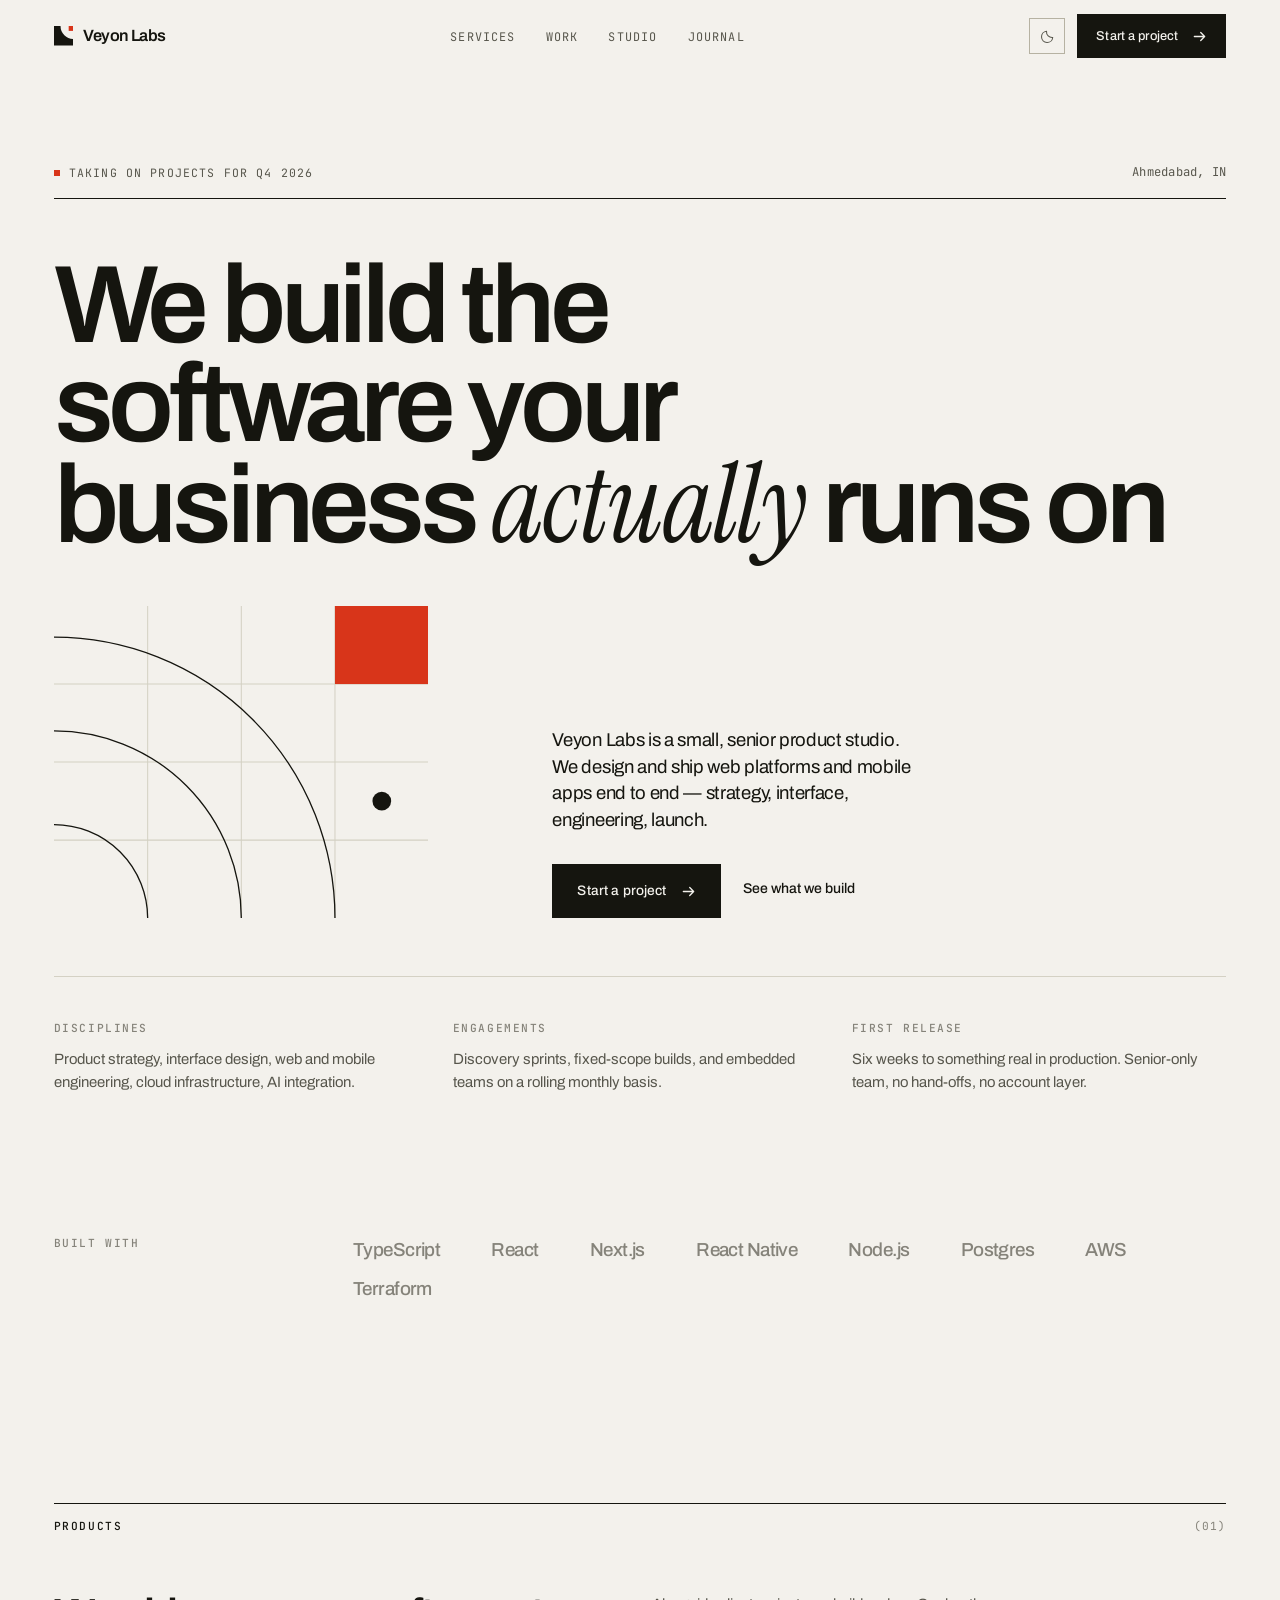
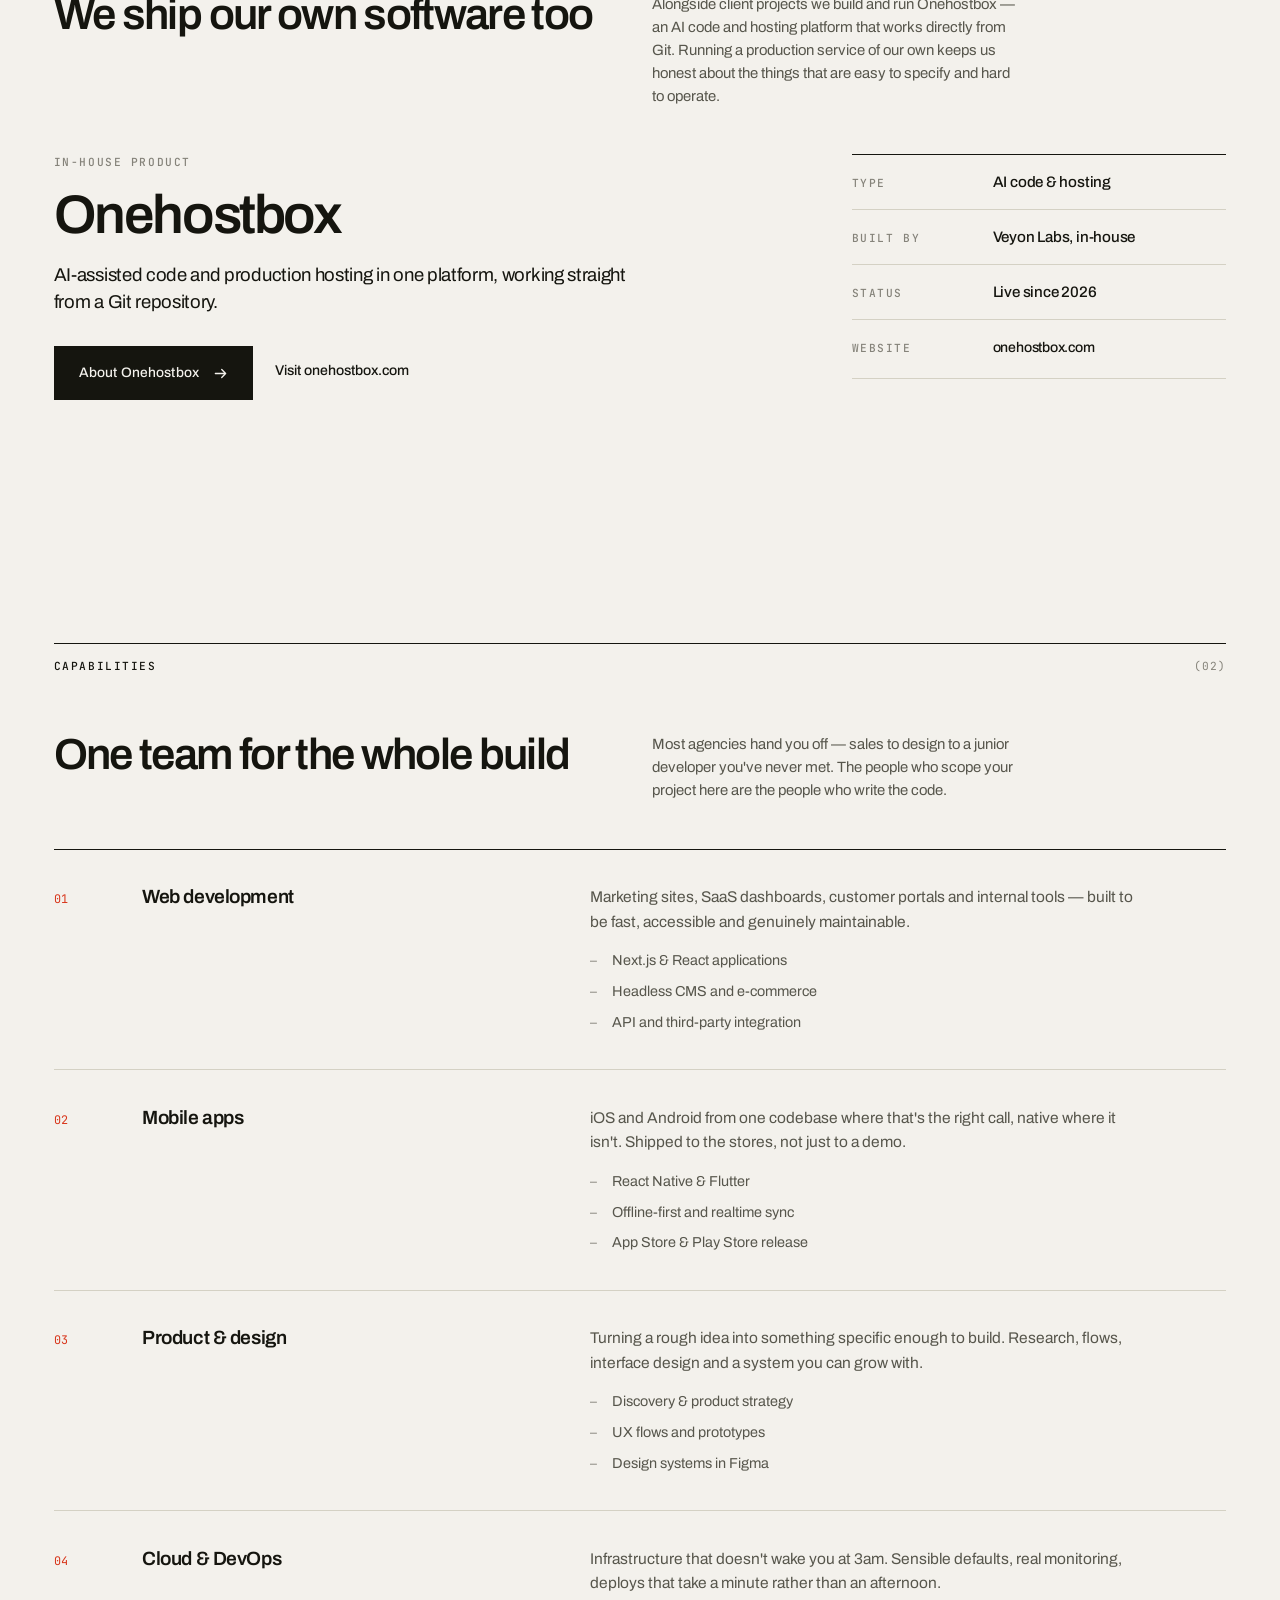
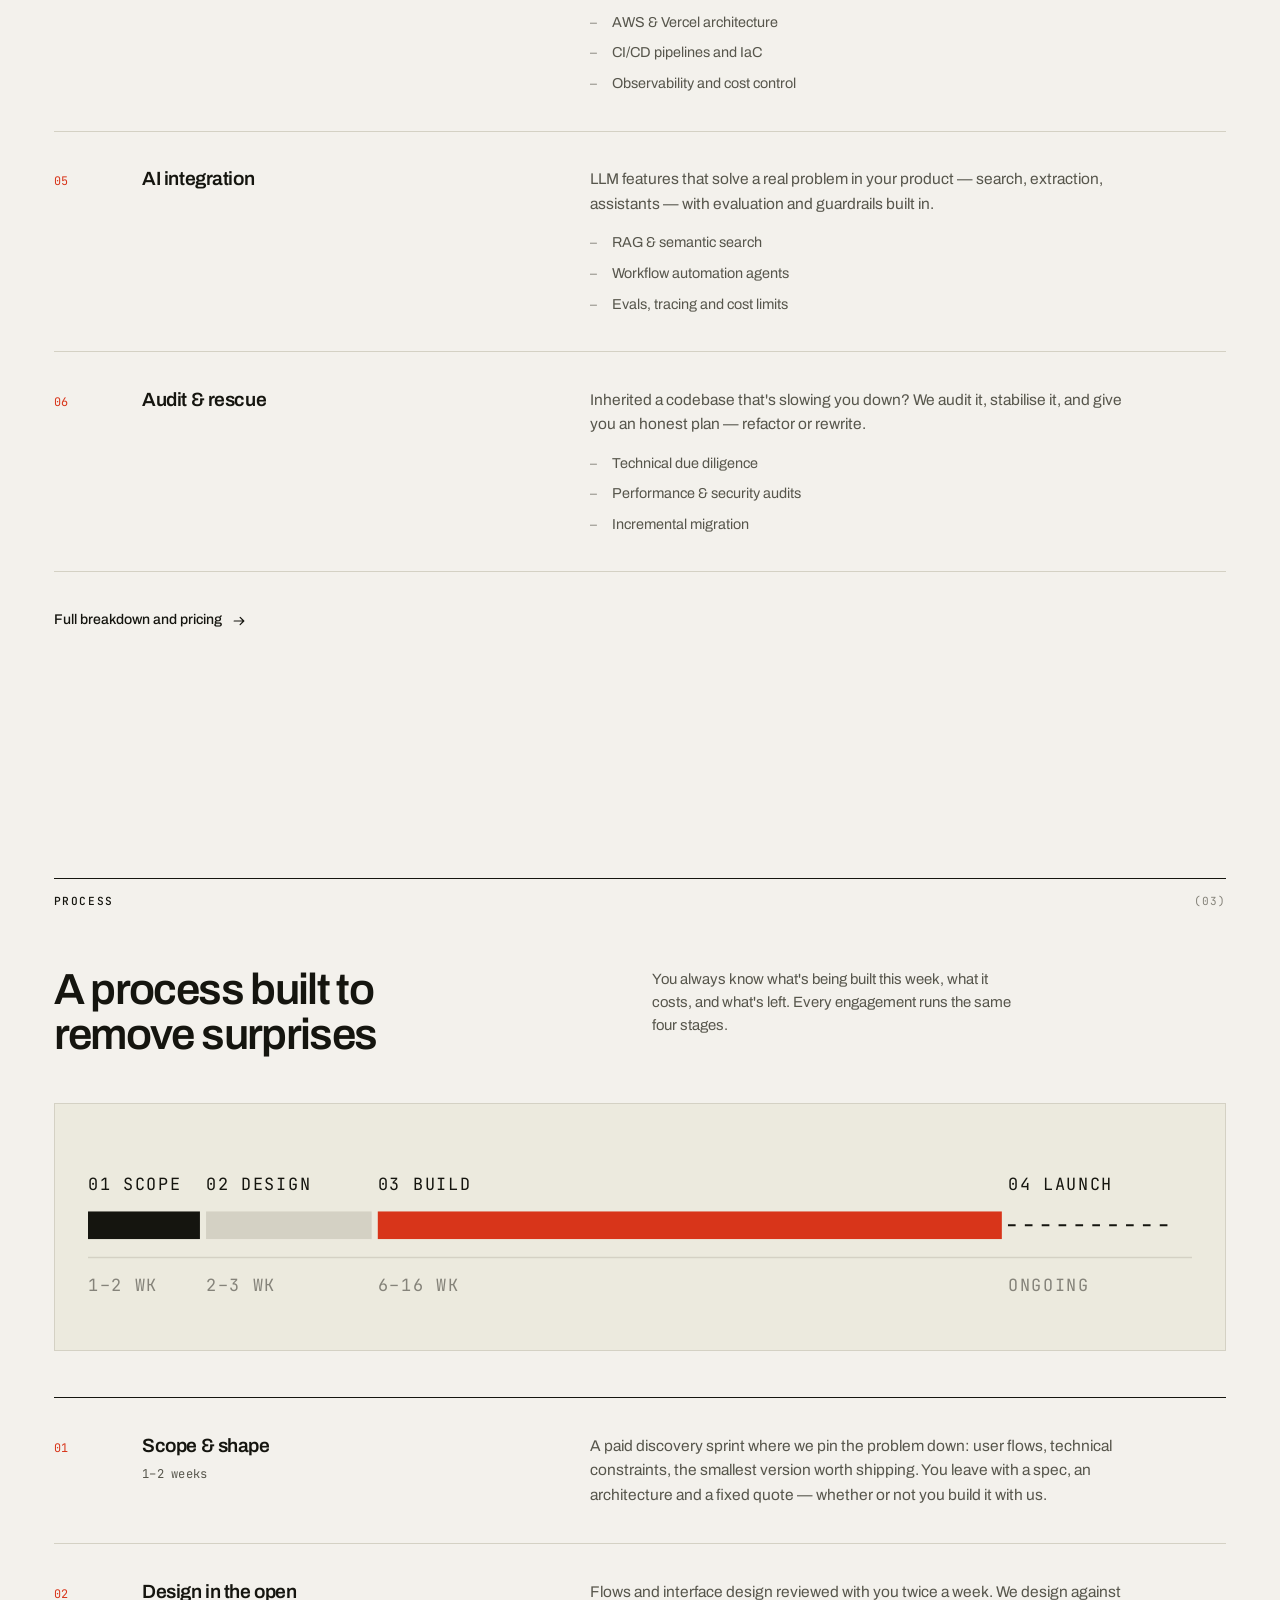
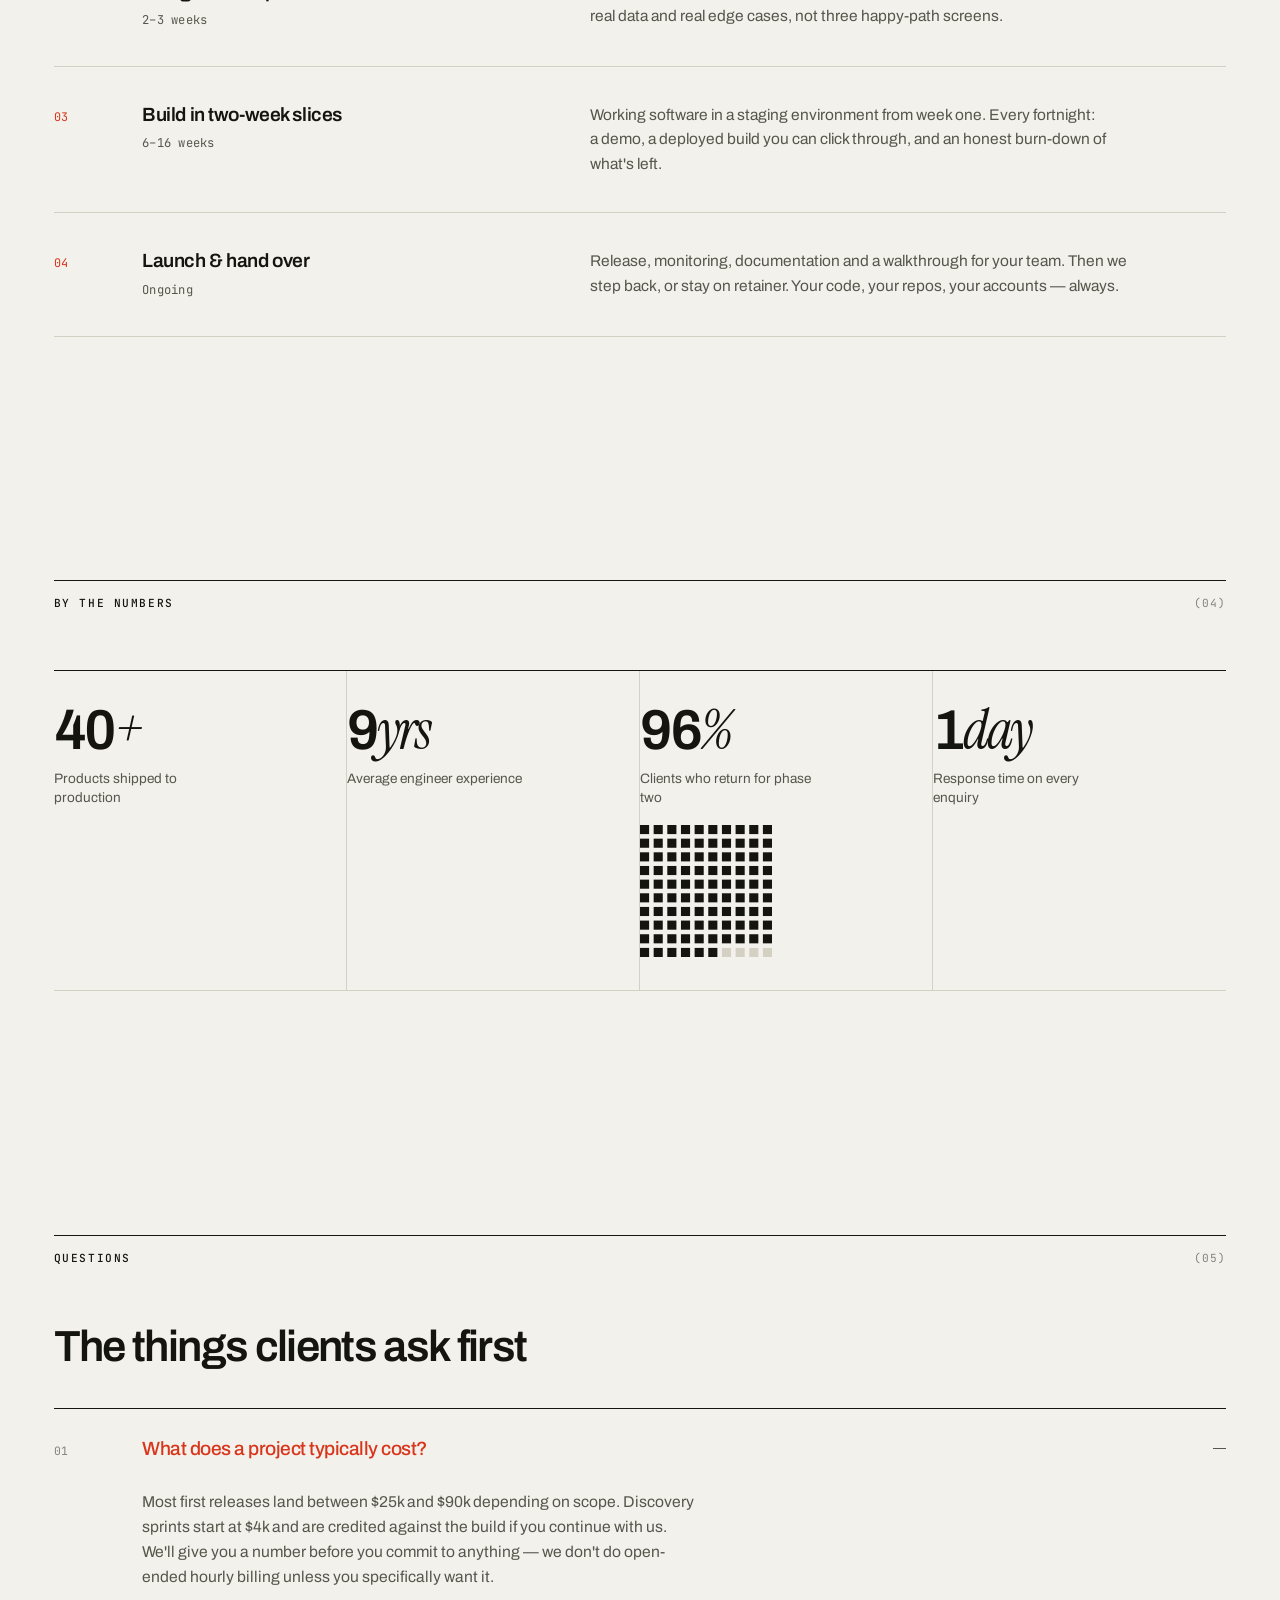
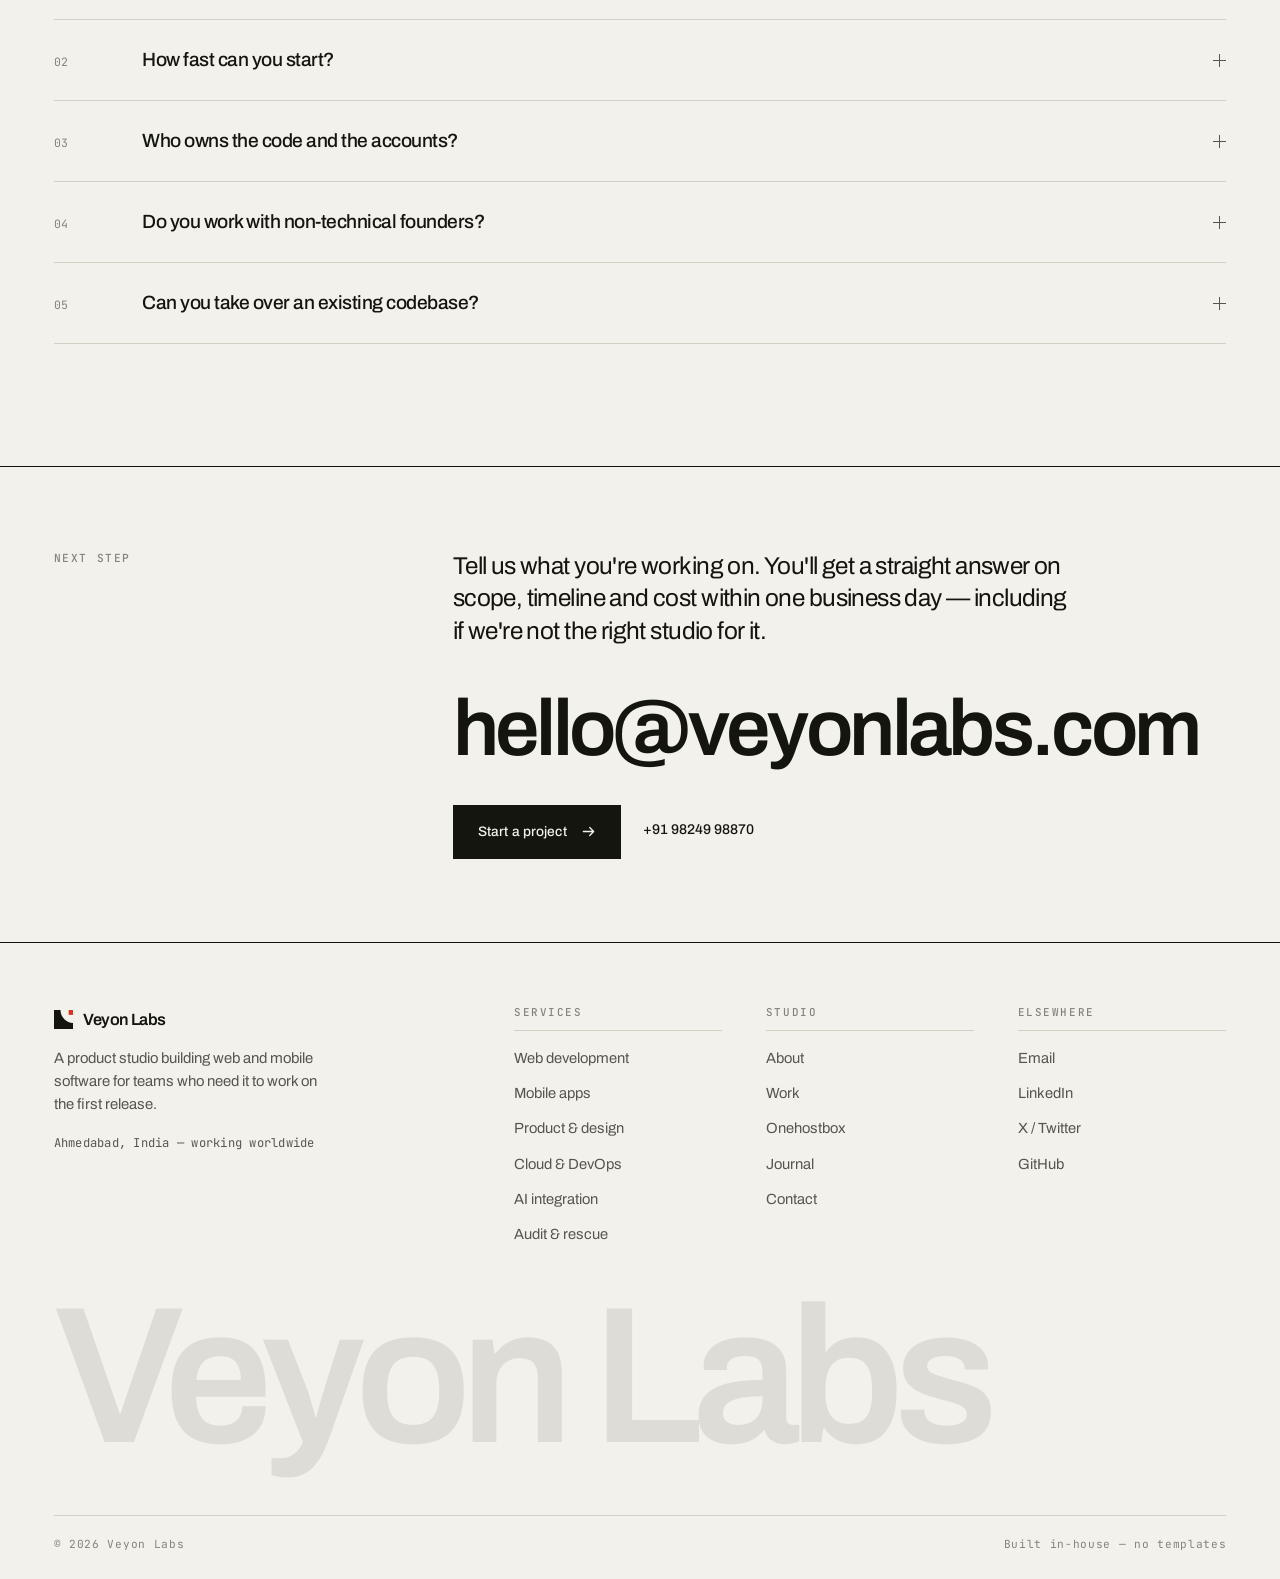
==== index.html @ cf680c2c "Initial commit: Veyon Labs website Static marketing site for Veyon Labs (formerly Galaxy Infoways): " ====
<!doctype html>
<html lang="en" data-theme="light">
<head>
<meta charset="utf-8">
<meta name="viewport" content="width=device-width, initial-scale=1">
<title>Veyon Labs — Web &amp; mobile product studio</title>
<meta name="description" content="Veyon Labs is a web and app development studio. We design, build and ship production software for startups and growing teams — fast, and without the agency overhead.">
<link rel="canonical" href="https://veyonlabs.com/">
<meta property="og:type" content="website">
<meta property="og:site_name" content="Veyon Labs">
<meta property="og:title" content="Veyon Labs — Web &amp; mobile product studio">
<meta property="og:description" content="Veyon Labs is a web and app development studio. We design, build and ship production software for startups and growing teams — fast, and without the agency overhead.">
<meta property="og:url" content="https://veyonlabs.com/">
<meta name="twitter:card" content="summary_large_image">
<meta name="theme-color" content="#f3f1ec" media="(prefers-color-scheme: light)">
<meta name="theme-color" content="#121210" media="(prefers-color-scheme: dark)">
<link rel="icon" href="assets/img/favicon.svg" type="image/svg+xml">
<link rel="apple-touch-icon" href="assets/img/apple-touch-icon.png">
<link rel="preconnect" href="https://fonts.googleapis.com">
<link rel="preconnect" href="https://fonts.gstatic.com" crossorigin>
<link rel="stylesheet" href="https://fonts.googleapis.com/css2?family=Archivo:wght@400;500;600&family=Instrument+Serif:ital@0;1&family=JetBrains+Mono:wght@400;500&display=swap">
<link rel="stylesheet" href="assets/css/main.css">
<script>(function(){document.documentElement.classList.add('js');try{var t=localStorage.getItem('veyon-theme');if(!t)t=matchMedia('(prefers-color-scheme: dark)').matches?'dark':'light';document.documentElement.setAttribute('data-theme',t);}catch(e){document.documentElement.setAttribute('data-theme','light');}})();</script>
</head>
<body>

  <a class="skip-link" href="#main">Skip to content</a>
  <header class="site-header">
    <nav class="nav wrap" aria-label="Primary">
      <a class="brand" href="index.html" aria-label="Veyon Labs — home">
        <svg class="brand__mark" viewBox="8 8 48 48" aria-hidden="true"><path class="ink" d="M8 8h16a32 32 0 0 0 32 32v16H8Z"/><rect class="sig" x="44" y="8" width="12" height="12"/></svg>
        <span>Veyon&nbsp;Labs</span>
      </a>

      <ul class="nav__links" id="nav-links">
        <li><a href="services.html" data-section="services">Services</a></li>
        <li><a href="work.html" data-section="work">Work</a></li>
        <li><a href="about.html" data-section="about">Studio</a></li>
        <li><a href="blog.html" data-section="blog">Journal</a></li>
        <li class="mobile-cta"><a href="contact.html">Start a project</a></li>
      </ul>

      <div class="nav__actions">
        <button class="theme-toggle" type="button" data-theme-toggle aria-label="Switch theme"><svg class="icon-moon" viewBox="0 0 20 20" fill="none" aria-hidden="true"><path d="M17 11.3A7.5 7.5 0 0 1 8.7 3a7.5 7.5 0 1 0 8.3 8.3Z" stroke="currentColor" stroke-width="1.4" stroke-linejoin="round"/></svg><svg class="icon-sun" viewBox="0 0 20 20" fill="none" aria-hidden="true"><circle cx="10" cy="10" r="3.4" stroke="currentColor" stroke-width="1.4"/><path d="M10 2.2v2.1M10 15.7v2.1M17.8 10h-2.1M4.3 10H2.2M15.5 4.5l-1.5 1.5M6 14l-1.5 1.5M15.5 15.5 14 14M6 6 4.5 4.5" stroke="currentColor" stroke-width="1.4" stroke-linecap="round"/></svg></button>
        <a class="btn btn--sm nav__cta" href="contact.html">Start a project <svg viewBox="0 0 16 16" fill="none" aria-hidden="true"><path d="M2.5 8h11m0 0-4.2-4.2M13.5 8l-4.2 4.2" stroke="currentColor" stroke-width="1.4" stroke-linecap="round" stroke-linejoin="round"/></svg></a>
        <button class="nav__toggle" type="button" data-nav-toggle aria-expanded="false"
                aria-controls="nav-links" aria-label="Toggle navigation"><svg class="icon-menu" viewBox="0 0 20 20" fill="none" aria-hidden="true"><path d="M2 6h16M2 14h16" stroke="currentColor" stroke-width="1.4"/></svg><svg class="icon-close" viewBox="0 0 20 20" fill="none" aria-hidden="true"><path d="M4 4l12 12M16 4 4 16" stroke="currentColor" stroke-width="1.4"/></svg></button>
      </div>
    </nav>
  </header>

<main id="main">

  <section class="hero">
    <div class="wrap">
      <div class="hero__top">
        <span class="status">Taking on projects for Q4 2026</span>
        <span class="meta-mono">Ahmedabad, IN</span>
      </div>

      <h1 class="display">
        We build the<br>software your<br>business <span class="serif">actually</span> runs on
      </h1>

      <div class="g12" style="align-items:end">
        <div class="span-4 reveal" aria-hidden="true">
<svg class="gfx" viewBox="0 0 360 300" role="img" aria-label="Geometric composition: a quarter-circle fan across a modular grid">
  <g class="s-rule">
    <path d="M90 0V300M180 0V300M270 0V300"/>
    <path d="M0 75H360M0 150H360M0 225H360"/>
  </g>
  <g class="s-ink">
    <path d="M90 300A90 90 0 0 0 0 210"/>
    <path d="M180 300A180 180 0 0 0 0 120"/>
    <path d="M270 300A270 270 0 0 0 0 30"/>
  </g>
  <rect class="f-signal" x="270" y="0" width="90" height="75"/>
  <circle class="f-ink" cx="315" cy="187.5" r="9"/>
</svg></div>
        <div class="span-5 start-6">
          <p class="lede">Veyon Labs is a small, senior product studio. We design and ship web platforms
            and mobile apps end to end — strategy, interface, engineering, launch.</p>
          <div class="cluster" style="margin-top:30px">
            <a class="btn" href="contact.html">Start a project <svg viewBox="0 0 16 16" fill="none" aria-hidden="true"><path d="M2.5 8h11m0 0-4.2-4.2M13.5 8l-4.2 4.2" stroke="currentColor" stroke-width="1.4" stroke-linecap="round" stroke-linejoin="round"/></svg></a>
            <a class="link link--draw" href="onehostbox.html">See what we build</a>
          </div>
        </div>
      </div>

      <div class="hero__foot">
        <div class="span-4">
          <span class="label">Disciplines</span>
          <p class="body-sm" style="margin-top:10px">Product strategy, interface design, web and mobile
            engineering, cloud infrastructure, AI integration.</p>
        </div>
        <div class="span-4">
          <span class="label">Engagements</span>
          <p class="body-sm" style="margin-top:10px">Discovery sprints, fixed-scope builds, and embedded
            teams on a rolling monthly basis.</p>
        </div>
        <div class="span-4">
          <span class="label">First release</span>
          <p class="body-sm" style="margin-top:10px">Six weeks to something real in production. Senior-only
            team, no hand-offs, no account layer.</p>
        </div>
      </div>
    </div>
  </section>

  <section class="section--sm">
    <div class="wrap g12">
      <div class="span-3"><span class="label">Built with</span></div>
      <div class="span-9">
        <div class="clients reveal">
          <span>TypeScript</span><span>React</span><span>Next.js</span><span>React&nbsp;Native</span>
          <span>Node.js</span><span>Postgres</span><span>AWS</span><span>Terraform</span>
        </div>
      </div>
    </div>
  </section>

  <section class="section" id="products">
    <div class="wrap">
      
      <div class="opener">
        <span class="label label--ink">Products</span>
        <span class="opener__n">(01)</span>
      </div>
      <div class="g12" style="margin-bottom:clamp(30px,3.6vw,50px)">
        <div class="span-6"><h2 class="h2">We ship our own software too</h2></div>
        <div class="span-4 start-7">
          <p class="body-sm">Alongside client projects we build and run Onehostbox — an AI code and hosting
            platform that works directly from Git. Running a production service of our own keeps us
            honest about the things that are easy to specify and hard to operate.</p>
        </div>
      </div>

      <div class="g12">
        <div class="span-7 reveal">
          <span class="label">In-house product</span>
          <h3 style="font-size:clamp(2rem,4.4vw,3.4rem);letter-spacing:-.045em;line-height:1;margin-block:16px 20px">Onehostbox</h3>
          <p class="lede lede--wide">AI-assisted code and production hosting in one platform, working
            straight from a Git repository.</p>
          <div class="cluster" style="margin-top:30px">
            <a class="btn" href="onehostbox.html">About Onehostbox <svg viewBox="0 0 16 16" fill="none" aria-hidden="true"><path d="M2.5 8h11m0 0-4.2-4.2M13.5 8l-4.2 4.2" stroke="currentColor" stroke-width="1.4" stroke-linecap="round" stroke-linejoin="round"/></svg></a>
            <a class="link link--draw" href="https://onehostbox.com">Visit onehostbox.com</a>
          </div>
        </div>

        <div class="span-4 start-9 reveal">
          <dl class="kv">
            <div class="kv__row"><dt class="label">Type</dt><dd>AI code &amp; hosting</dd></div>
            <div class="kv__row"><dt class="label">Built by</dt><dd>Veyon Labs, in-house</dd></div>
            <div class="kv__row"><dt class="label">Status</dt><dd>Live since 2026</dd></div>
            <div class="kv__row"><dt class="label">Website</dt><dd><a class="link link--draw" href="https://onehostbox.com">onehostbox.com</a></dd></div>
          </dl>
        </div>
      </div>
    </div>
  </section>

  <section class="section">
    <div class="wrap">
      
      <div class="opener">
        <span class="label label--ink">Capabilities</span>
        <span class="opener__n">(02)</span>
      </div>
      <div class="g12" style="margin-bottom:clamp(30px,3.6vw,50px)">
        <div class="span-6">
          <h2 class="h2">One team for the whole build</h2>
        </div>
        <div class="span-4 start-7">
          <p class="body-sm">Most agencies hand you off — sales to design to a junior developer you've
            never met. The people who scope your project here are the people who write the code.</p>
        </div>
      </div>

      <div class="numbered">
        
        <div class="numbered__item reveal">
          <span class="numbered__n">01</span>
          <div class="numbered__body">
            <h3 class="h3">Web development</h3>
            <div class="numbered__aside">
              <p>Marketing sites, SaaS dashboards, customer portals and internal tools — built to be fast, accessible and genuinely maintainable.</p>
              <ul class="spec-list" style="margin-top:16px"><li>Next.js &amp; React applications</li><li>Headless CMS and e-commerce</li><li>API and third-party integration</li></ul>
            </div>
          </div>
        </div>
        <div class="numbered__item reveal">
          <span class="numbered__n">02</span>
          <div class="numbered__body">
            <h3 class="h3">Mobile apps</h3>
            <div class="numbered__aside">
              <p>iOS and Android from one codebase where that's the right call, native where it isn't. Shipped to the stores, not just to a demo.</p>
              <ul class="spec-list" style="margin-top:16px"><li>React Native &amp; Flutter</li><li>Offline-first and realtime sync</li><li>App Store &amp; Play Store release</li></ul>
            </div>
          </div>
        </div>
        <div class="numbered__item reveal">
          <span class="numbered__n">03</span>
          <div class="numbered__body">
            <h3 class="h3">Product &amp; design</h3>
            <div class="numbered__aside">
              <p>Turning a rough idea into something specific enough to build. Research, flows, interface design and a system you can grow with.</p>
              <ul class="spec-list" style="margin-top:16px"><li>Discovery &amp; product strategy</li><li>UX flows and prototypes</li><li>Design systems in Figma</li></ul>
            </div>
          </div>
        </div>
        <div class="numbered__item reveal">
          <span class="numbered__n">04</span>
          <div class="numbered__body">
            <h3 class="h3">Cloud &amp; DevOps</h3>
            <div class="numbered__aside">
              <p>Infrastructure that doesn't wake you at 3am. Sensible defaults, real monitoring, deploys that take a minute rather than an afternoon.</p>
              <ul class="spec-list" style="margin-top:16px"><li>AWS &amp; Vercel architecture</li><li>CI/CD pipelines and IaC</li><li>Observability and cost control</li></ul>
            </div>
          </div>
        </div>
        <div class="numbered__item reveal">
          <span class="numbered__n">05</span>
          <div class="numbered__body">
            <h3 class="h3">AI integration</h3>
            <div class="numbered__aside">
              <p>LLM features that solve a real problem in your product — search, extraction, assistants — with evaluation and guardrails built in.</p>
              <ul class="spec-list" style="margin-top:16px"><li>RAG &amp; semantic search</li><li>Workflow automation agents</li><li>Evals, tracing and cost limits</li></ul>
            </div>
          </div>
        </div>
        <div class="numbered__item reveal">
          <span class="numbered__n">06</span>
          <div class="numbered__body">
            <h3 class="h3">Audit &amp; rescue</h3>
            <div class="numbered__aside">
              <p>Inherited a codebase that's slowing you down? We audit it, stabilise it, and give you an honest plan — refactor or rewrite.</p>
              <ul class="spec-list" style="margin-top:16px"><li>Technical due diligence</li><li>Performance &amp; security audits</li><li>Incremental migration</li></ul>
            </div>
          </div>
        </div>
      </div>

      <p style="margin-top:34px"><a class="link link--draw" href="services.html">Full breakdown and pricing <svg viewBox="0 0 16 16" fill="none" aria-hidden="true"><path d="M2.5 8h11m0 0-4.2-4.2M13.5 8l-4.2 4.2" stroke="currentColor" stroke-width="1.4" stroke-linecap="round" stroke-linejoin="round"/></svg></a></p>
    </div>
  </section>

  <section class="section">
    <div class="wrap">
      
      <div class="opener">
        <span class="label label--ink">Process</span>
        <span class="opener__n">(03)</span>
      </div>
      <div class="g12" style="margin-bottom:clamp(30px,3.6vw,50px)">
        <div class="span-6"><h2 class="h2">A process built to remove surprises</h2></div>
        <div class="span-4 start-7">
          <p class="body-sm">You always know what's being built this week, what it costs, and what's
            left. Every engagement runs the same four stages.</p>
        </div>
      </div>

      <div class="diagram reveal" style="margin-bottom:clamp(30px,3.6vw,52px)">
<svg class="gfx" viewBox="0 0 720 108" role="img" aria-label="Timeline: scope 1–2 weeks, design 2–3 weeks, build 6–16 weeks, then ongoing support">
  <g class="s-rule"><path d="M0 74H720"/></g>

  <rect class="f-ink"    x="0"   y="44" width="73"  height="18"/>
  <rect class="f-rule"   x="77"  y="44" width="108" height="18"/>
  <rect class="f-signal" x="189" y="44" width="407" height="18"/>
  <g class="s-ink"><path d="M600 53h108" class="dash"/></g>

  <text class="t t-ink" x="0"   y="30">01 SCOPE</text>
  <text class="t t-ink" x="77"  y="30">02 DESIGN</text>
  <text class="t t-ink" x="189" y="30">03 BUILD</text>
  <text class="t t-ink" x="600" y="30">04 LAUNCH</text>

  <text class="t" x="0"   y="96">1–2 WK</text>
  <text class="t" x="77"  y="96">2–3 WK</text>
  <text class="t" x="189" y="96">6–16 WK</text>
  <text class="t" x="600" y="96">ONGOING</text>
</svg></div>

      <div class="numbered">
        
        <div class="numbered__item reveal">
          <span class="numbered__n">01</span>
          <div class="numbered__body">
            <div>
              <h3 class="h3">Scope &amp; shape</h3>
              <span class="meta-mono" style="display:block;margin-top:8px">1–2 weeks</span>
            </div>
            <div class="numbered__aside"><p>A paid discovery sprint where we pin the problem down: user flows, technical constraints, the smallest version worth shipping. You leave with a spec, an architecture and a fixed quote — whether or not you build it with us.</p></div>
          </div>
        </div>
        <div class="numbered__item reveal">
          <span class="numbered__n">02</span>
          <div class="numbered__body">
            <div>
              <h3 class="h3">Design in the open</h3>
              <span class="meta-mono" style="display:block;margin-top:8px">2–3 weeks</span>
            </div>
            <div class="numbered__aside"><p>Flows and interface design reviewed with you twice a week. We design against real data and real edge cases, not three happy-path screens.</p></div>
          </div>
        </div>
        <div class="numbered__item reveal">
          <span class="numbered__n">03</span>
          <div class="numbered__body">
            <div>
              <h3 class="h3">Build in two-week slices</h3>
              <span class="meta-mono" style="display:block;margin-top:8px">6–16 weeks</span>
            </div>
            <div class="numbered__aside"><p>Working software in a staging environment from week one. Every fortnight: a demo, a deployed build you can click through, and an honest burn-down of what's left.</p></div>
          </div>
        </div>
        <div class="numbered__item reveal">
          <span class="numbered__n">04</span>
          <div class="numbered__body">
            <div>
              <h3 class="h3">Launch &amp; hand over</h3>
              <span class="meta-mono" style="display:block;margin-top:8px">Ongoing</span>
            </div>
            <div class="numbered__aside"><p>Release, monitoring, documentation and a walkthrough for your team. Then we step back, or stay on retainer. Your code, your repos, your accounts — always.</p></div>
          </div>
        </div>
      </div>
    </div>
  </section>

  <section class="section">
    <div class="wrap">
      
      <div class="opener">
        <span class="label label--ink">By the numbers</span>
        <span class="opener__n">(04)</span>
      </div>
      <div class="figures reveal">
        <div class="figure"><div class="figure__v">40<span class="unit">+</span></div><div class="figure__k">Products shipped to production</div></div>
        <div class="figure"><div class="figure__v">9<span class="unit">yrs</span></div><div class="figure__k">Average engineer experience</div></div>
        <div class="figure"><div class="figure__v">96<span class="unit">%</span></div><div class="figure__k">Clients who return for phase two</div>
<svg class="gfx unit-chart" viewBox="0 0 116 116" role="img" aria-label="Unit chart: 96 of 100 squares filled">
  <rect class="f-ink" x="0" y="0" width="8" height="8"/>
  <rect class="f-ink" x="12" y="0" width="8" height="8"/>
  <rect class="f-ink" x="24" y="0" width="8" height="8"/>
  <rect class="f-ink" x="36" y="0" width="8" height="8"/>
  <rect class="f-ink" x="48" y="0" width="8" height="8"/>
  <rect class="f-ink" x="60" y="0" width="8" height="8"/>
  <rect class="f-ink" x="72" y="0" width="8" height="8"/>
  <rect class="f-ink" x="84" y="0" width="8" height="8"/>
  <rect class="f-ink" x="96" y="0" width="8" height="8"/>
  <rect class="f-ink" x="108" y="0" width="8" height="8"/>
  <rect class="f-ink" x="0" y="12" width="8" height="8"/>
  <rect class="f-ink" x="12" y="12" width="8" height="8"/>
  <rect class="f-ink" x="24" y="12" width="8" height="8"/>
  <rect class="f-ink" x="36" y="12" width="8" height="8"/>
  <rect class="f-ink" x="48" y="12" width="8" height="8"/>
  <rect class="f-ink" x="60" y="12" width="8" height="8"/>
  <rect class="f-ink" x="72" y="12" width="8" height="8"/>
  <rect class="f-ink" x="84" y="12" width="8" height="8"/>
  <rect class="f-ink" x="96" y="12" width="8" height="8"/>
  <rect class="f-ink" x="108" y="12" width="8" height="8"/>
  <rect class="f-ink" x="0" y="24" width="8" height="8"/>
  <rect class="f-ink" x="12" y="24" width="8" height="8"/>
  <rect class="f-ink" x="24" y="24" width="8" height="8"/>
  <rect class="f-ink" x="36" y="24" width="8" height="8"/>
  <rect class="f-ink" x="48" y="24" width="8" height="8"/>
  <rect class="f-ink" x="60" y="24" width="8" height="8"/>
  <rect class="f-ink" x="72" y="24" width="8" height="8"/>
  <rect class="f-ink" x="84" y="24" width="8" height="8"/>
  <rect class="f-ink" x="96" y="24" width="8" height="8"/>
  <rect class="f-ink" x="108" y="24" width="8" height="8"/>
  <rect class="f-ink" x="0" y="36" width="8" height="8"/>
  <rect class="f-ink" x="12" y="36" width="8" height="8"/>
  <rect class="f-ink" x="24" y="36" width="8" height="8"/>
  <rect class="f-ink" x="36" y="36" width="8" height="8"/>
  <rect class="f-ink" x="48" y="36" width="8" height="8"/>
  <rect class="f-ink" x="60" y="36" width="8" height="8"/>
  <rect class="f-ink" x="72" y="36" width="8" height="8"/>
  <rect class="f-ink" x="84" y="36" width="8" height="8"/>
  <rect class="f-ink" x="96" y="36" width="8" height="8"/>
  <rect class="f-ink" x="108" y="36" width="8" height="8"/>
  <rect class="f-ink" x="0" y="48" width="8" height="8"/>
  <rect class="f-ink" x="12" y="48" width="8" height="8"/>
  <rect class="f-ink" x="24" y="48" width="8" height="8"/>
  <rect class="f-ink" x="36" y="48" width="8" height="8"/>
  <rect class="f-ink" x="48" y="48" width="8" height="8"/>
  <rect class="f-ink" x="60" y="48" width="8" height="8"/>
  <rect class="f-ink" x="72" y="48" width="8" height="8"/>
  <rect class="f-ink" x="84" y="48" width="8" height="8"/>
  <rect class="f-ink" x="96" y="48" width="8" height="8"/>
  <rect class="f-ink" x="108" y="48" width="8" height="8"/>
  <rect class="f-ink" x="0" y="60" width="8" height="8"/>
  <rect class="f-ink" x="12" y="60" width="8" height="8"/>
  <rect class="f-ink" x="24" y="60" width="8" height="8"/>
  <rect class="f-ink" x="36" y="60" width="8" height="8"/>
  <rect class="f-ink" x="48" y="60" width="8" height="8"/>
  <rect class="f-ink" x="60" y="60" width="8" height="8"/>
  <rect class="f-ink" x="72" y="60" width="8" height="8"/>
  <rect class="f-ink" x="84" y="60" width="8" height="8"/>
  <rect class="f-ink" x="96" y="60" width="8" height="8"/>
  <rect class="f-ink" x="108" y="60" width="8" height="8"/>
  <rect class="f-ink" x="0" y="72" width="8" height="8"/>
  <rect class="f-ink" x="12" y="72" width="8" height="8"/>
  <rect class="f-ink" x="24" y="72" width="8" height="8"/>
  <rect class="f-ink" x="36" y="72" width="8" height="8"/>
  <rect class="f-ink" x="48" y="72" width="8" height="8"/>
  <rect class="f-ink" x="60" y="72" width="8" height="8"/>
  <rect class="f-ink" x="72" y="72" width="8" height="8"/>
  <rect class="f-ink" x="84" y="72" width="8" height="8"/>
  <rect class="f-ink" x="96" y="72" width="8" height="8"/>
  <rect class="f-ink" x="108" y="72" width="8" height="8"/>
  <rect class="f-ink" x="0" y="84" width="8" height="8"/>
  <rect class="f-ink" x="12" y="84" width="8" height="8"/>
  <rect class="f-ink" x="24" y="84" width="8" height="8"/>
  <rect class="f-ink" x="36" y="84" width="8" height="8"/>
  <rect class="f-ink" x="48" y="84" width="8" height="8"/>
  <rect class="f-ink" x="60" y="84" width="8" height="8"/>
  <rect class="f-ink" x="72" y="84" width="8" height="8"/>
  <rect class="f-ink" x="84" y="84" width="8" height="8"/>
  <rect class="f-ink" x="96" y="84" width="8" height="8"/>
  <rect class="f-ink" x="108" y="84" width="8" height="8"/>
  <rect class="f-ink" x="0" y="96" width="8" height="8"/>
  <rect class="f-ink" x="12" y="96" width="8" height="8"/>
  <rect class="f-ink" x="24" y="96" width="8" height="8"/>
  <rect class="f-ink" x="36" y="96" width="8" height="8"/>
  <rect class="f-ink" x="48" y="96" width="8" height="8"/>
  <rect class="f-ink" x="60" y="96" width="8" height="8"/>
  <rect class="f-ink" x="72" y="96" width="8" height="8"/>
  <rect class="f-ink" x="84" y="96" width="8" height="8"/>
  <rect class="f-ink" x="96" y="96" width="8" height="8"/>
  <rect class="f-ink" x="108" y="96" width="8" height="8"/>
  <rect class="f-ink" x="0" y="108" width="8" height="8"/>
  <rect class="f-ink" x="12" y="108" width="8" height="8"/>
  <rect class="f-ink" x="24" y="108" width="8" height="8"/>
  <rect class="f-ink" x="36" y="108" width="8" height="8"/>
  <rect class="f-ink" x="48" y="108" width="8" height="8"/>
  <rect class="f-ink" x="60" y="108" width="8" height="8"/>
  <rect class="f-rule" x="72" y="108" width="8" height="8"/>
  <rect class="f-rule" x="84" y="108" width="8" height="8"/>
  <rect class="f-rule" x="96" y="108" width="8" height="8"/>
  <rect class="f-rule" x="108" y="108" width="8" height="8"/>
</svg></div>
        <div class="figure"><div class="figure__v">1<span class="unit">day</span></div><div class="figure__k">Response time on every enquiry</div></div>
      </div>
    </div>
  </section>

  <section class="section">
    <div class="wrap">
      
      <div class="opener">
        <span class="label label--ink">Questions</span>
        <span class="opener__n">(05)</span>
      </div>
      <div class="g12" style="margin-bottom:clamp(26px,3vw,40px)">
        <div class="span-6"><h2 class="h2">The things clients ask first</h2></div>
      </div>

      <div class="faq">
        
        <details open>
          <summary>
            <span class="faq__n">01</span>
            <span class="faq__q">What does a project typically cost?</span>
            <span class="faq__i" aria-hidden="true"></span>
          </summary>
          <p class="faq__a">Most first releases land between $25k and $90k depending on scope. Discovery sprints start at $4k and are credited against the build if you continue with us. We'll give you a number before you commit to anything — we don't do open-ended hourly billing unless you specifically want it.</p>
        </details>
        <details>
          <summary>
            <span class="faq__n">02</span>
            <span class="faq__q">How fast can you start?</span>
            <span class="faq__i" aria-hidden="true"></span>
          </summary>
          <p class="faq__a">Usually within two to three weeks. Discovery can often begin sooner, since it runs with a smaller team.</p>
        </details>
        <details>
          <summary>
            <span class="faq__n">03</span>
            <span class="faq__q">Who owns the code and the accounts?</span>
            <span class="faq__i" aria-hidden="true"></span>
          </summary>
          <p class="faq__a">You do, from day one. We build in your GitHub organisation and your cloud accounts wherever possible, so there's never a handover hostage situation.</p>
        </details>
        <details>
          <summary>
            <span class="faq__n">04</span>
            <span class="faq__q">Do you work with non-technical founders?</span>
            <span class="faq__i" aria-hidden="true"></span>
          </summary>
          <p class="faq__a">Often. In that case we act as your technical partner — making architecture calls, explaining trade-offs in plain language, and flagging the decisions that are genuinely yours to make.</p>
        </details>
        <details>
          <summary>
            <span class="faq__n">05</span>
            <span class="faq__q">Can you take over an existing codebase?</span>
            <span class="faq__i" aria-hidden="true"></span>
          </summary>
          <p class="faq__a">Yes. We start with a paid audit: what's solid, what's risky, what it would cost to fix versus replace. You get that assessment in writing whether or not you hire us for the work.</p>
        </details>
      </div>
    </div>
  </section>

  <section class="contact-strip">
    <div class="wrap g12">
      <div class="span-4">
        <span class="label">Next step</span>
      </div>
      <div class="span-8 reveal">
        <p class="prose-lede">Tell us what you're working on. You'll get a straight answer on scope,
          timeline and cost within one business day — including if we're not the right studio for it.</p>
        <p style="margin-top:clamp(26px,3.4vw,44px)">
          <a class="display-link" href="mailto:hello@veyonlabs.com">hello@veyonlabs.com</a>
        </p>
        <div class="cluster" style="margin-top:clamp(26px,3vw,40px)">
          <a class="btn" href="contact.html">Start a project <svg viewBox="0 0 16 16" fill="none" aria-hidden="true"><path d="M2.5 8h11m0 0-4.2-4.2M13.5 8l-4.2 4.2" stroke="currentColor" stroke-width="1.4" stroke-linecap="round" stroke-linejoin="round"/></svg></a>
          <a class="link link--draw" href="tel:+919824998870">+91 98249 98870</a>
        </div>
      </div>
    </div>
  </section>
</main>


  <footer class="site-footer">
    <div class="wrap">
      <div class="footer-grid">
        <div class="footer-brand">
          <a class="brand" href="index.html">
            <svg class="brand__mark" viewBox="8 8 48 48" aria-hidden="true"><path class="ink" d="M8 8h16a32 32 0 0 0 32 32v16H8Z"/><rect class="sig" x="44" y="8" width="12" height="12"/></svg>
            <span>Veyon&nbsp;Labs</span>
          </a>
          <p class="body-sm" style="margin-top:14px;max-width:30ch">A product studio building web and
            mobile software for teams who need it to work on the first release.</p>
          <p class="meta-mono" style="margin-top:18px">Ahmedabad, India — working worldwide</p>
        </div>

        <div class="footer-col">
          <h4>Services</h4>
          <ul>
            <li><a href="services.html#web">Web development</a></li>
            <li><a href="services.html#mobile">Mobile apps</a></li>
            <li><a href="services.html#product">Product &amp; design</a></li>
            <li><a href="services.html#cloud">Cloud &amp; DevOps</a></li>
            <li><a href="services.html#ai">AI integration</a></li>
            <li><a href="services.html#rescue">Audit &amp; rescue</a></li>
          </ul>
        </div>

        <div class="footer-col">
          <h4>Studio</h4>
          <ul>
            <li><a href="about.html">About</a></li>
            <li><a href="work.html">Work</a></li>
            <li><a href="onehostbox.html">Onehostbox</a></li>
            <li><a href="blog.html">Journal</a></li>
            <li><a href="contact.html">Contact</a></li>
          </ul>
        </div>

        <div class="footer-col">
          <h4>Elsewhere</h4>
          <ul>
            <li><a href="mailto:hello@veyonlabs.com">Email</a></li>
            <li><a href="https://www.linkedin.com/company/veyonlabs">LinkedIn</a></li>
            <li><a href="https://x.com/veyonlabs">X / Twitter</a></li>
            <li><a href="https://github.com/veyonlabs">GitHub</a></li>
          </ul>
        </div>
      </div>

      <span class="wordmark" aria-hidden="true">Veyon Labs</span>

      <div class="footer-bottom">
        <span>&copy; <span data-year>2026</span> Veyon Labs</span>
        <span>Built in-house — no templates</span>
      </div>
    </div>
  </footer>

<script src="assets/js/main.js" defer></script>
</body>
</html>
---- assets/css/main.css ----
/* ==========================================================================
   Veyon Labs
   An editorial type system: warm paper, near-black ink, one signal red.
   Structure comes from hairline rules and a 12-column grid — never from
   shadows, gradients or rounded cards.

   1 Tokens · 2 Reset · 3 Grid · 4 Type · 5 Rules & labels · 6 Controls
   7 Header · 8 Hero · 9 Index rows · 10 Panels · 11 Numbered lists
   12 Figures · 13 Quotes · 14 Prose · 15 Forms · 16 FAQ · 17 Footer · 18 Motion
   ========================================================================== */

/* -------------------------------------------------------------- 1 Tokens */

:root {
  /* Paper & ink — light */
  --paper: #f3f1ec;
  --paper-2: #eceade;
  --paper-3: #e4e1d5;
  --ink: #15150f;
  --ink-2: #57564c;
  --ink-3: #85837a;
  --rule: #d4d1c4;
  --rule-strong: #b6b2a2;

  /* The one accent. Used for emphasis, never for decoration. */
  --signal: #d8351a;
  --signal-ink: #ffffff;

  --container: 1440px;
  --gutter: clamp(20px, 4.2vw, 64px);
  --gap: clamp(16px, 1.9vw, 28px);
  --section: clamp(72px, 9.5vw, 156px);
  --section-sm: clamp(48px, 6vw, 88px);

  --font-display: "Archivo", "Helvetica Neue", Helvetica, Arial, sans-serif;
  --font-serif: "Instrument Serif", "Times New Roman", Georgia, serif;
  --font-mono: "JetBrains Mono", ui-monospace, SFMono-Regular, Menlo, monospace;

  --ease: cubic-bezier(0.2, 0.8, 0.25, 1);
  color-scheme: light;
}

:root[data-theme="dark"] {
  --paper: #121210;
  --paper-2: #1a1a17;
  --paper-3: #23231f;
  --ink: #edeae1;
  --ink-2: #9d9b91;
  --ink-3: #6f6e66;
  --rule: #2b2b26;
  --rule-strong: #43423b;

  --signal: #ff4f30;
  --signal-ink: #15150f;
  color-scheme: dark;
}

/* --------------------------------------------------------------- 2 Reset */

*,
*::before,
*::after { box-sizing: border-box; }

* { margin: 0; }

html {
  -webkit-text-size-adjust: 100%;
  scroll-behavior: smooth;
  scroll-padding-top: 88px;
}

body {
  font-family: var(--font-display);
  font-size: 1rem;
  font-weight: 400;
  line-height: 1.58;
  color: var(--ink);
  background: var(--paper);
  -webkit-font-smoothing: antialiased;
  -moz-osx-font-smoothing: grayscale;
  font-feature-settings: "kern" 1;
  overflow-x: hidden;
}

img, svg, video { display: block; max-width: 100%; height: auto; }
a { color: inherit; text-decoration: none; }
button, input, textarea, select { font: inherit; color: inherit; }
ul, ol { list-style: none; padding: 0; }

:focus-visible {
  outline: 2px solid var(--signal);
  outline-offset: 3px;
}

::selection { background: var(--signal); color: var(--signal-ink); }

.skip-link {
  position: absolute;
  left: -9999px;
  top: 0;
  z-index: 200;
  padding: 12px 20px;
  background: var(--ink);
  color: var(--paper);
  font-family: var(--font-mono);
  font-size: 0.75rem;
  text-transform: uppercase;
  letter-spacing: 0.1em;
}
.skip-link:focus { left: 0; }

/* ---------------------------------------------------------------- 3 Grid */

.wrap {
  width: 100%;
  max-width: var(--container);
  margin-inline: auto;
  padding-inline: var(--gutter);
}

.section { padding-block: var(--section); }
.section--sm { padding-block: var(--section-sm); }
.section--flush { padding-top: 0; }

.g12 {
  display: grid;
  grid-template-columns: repeat(12, minmax(0, 1fr));
  gap: var(--gap);
}

/* Asymmetric splits — the default is off-centre, never 50/50. */
/* These set the END edge only. Using the `grid-column` shorthand here would
   also write grid-column-start, which the .start-* classes then override —
   collapsing the element to a single track. */
.span-3  { grid-column-end: span 3; }
.span-4  { grid-column-end: span 4; }
.span-5  { grid-column-end: span 5; }
.span-6  { grid-column-end: span 6; }
.span-7  { grid-column-end: span 7; }
.span-8  { grid-column-end: span 8; }
.span-9  { grid-column-end: span 9; }
.span-10 { grid-column-end: span 10; }
.span-12 { grid-column-end: span 12; }
.start-4 { grid-column-start: 4; }
.start-5 { grid-column-start: 5; }
.start-6 { grid-column-start: 6; }
.start-7 { grid-column-start: 7; }
.start-8 { grid-column-start: 8; }
.start-9 { grid-column-start: 9; }

@media (max-width: 1080px) {
  .span-3, .span-4 { grid-column-end: span 6; }
  .span-5 { grid-column-end: span 12; }
  .span-7, .span-8, .span-9, .span-10 { grid-column-end: span 12; }
  .start-4, .start-5, .start-6, .start-7, .start-8, .start-9 { grid-column-start: auto; }
}

@media (max-width: 680px) {
  .span-3, .span-4, .span-6 { grid-column-end: span 12; }
}

.cols {
  display: grid;
  gap: var(--gap);
  grid-template-columns: repeat(auto-fit, minmax(230px, 1fr));
}

.flow > * + * { margin-top: 1.1rem; }
.cluster { display: flex; flex-wrap: wrap; gap: 14px 22px; align-items: center; }

/* ---------------------------------------------------------------- 4 Type */

h1, h2, h3, h4 { font-weight: 600; letter-spacing: -0.035em; line-height: 1.02; }

.display {
  font-size: clamp(3rem, 8.6vw, 7.4rem);
  line-height: 0.9;
  letter-spacing: -0.048em;
  font-weight: 600;
  text-wrap: balance;
}

.h1 {
  font-size: clamp(2.4rem, 5.6vw, 4.6rem);
  line-height: 0.96;
  letter-spacing: -0.042em;
  text-wrap: balance;
}

.h2 {
  font-size: clamp(1.75rem, 3.4vw, 2.9rem);
  line-height: 1.02;
  letter-spacing: -0.038em;
  text-wrap: balance;
}

.h3 {
  font-size: clamp(1.08rem, 1.5vw, 1.32rem);
  line-height: 1.22;
  letter-spacing: -0.022em;
}

.h4 { font-size: 0.98rem; line-height: 1.3; letter-spacing: -0.018em; }

/* The serif is the counterpoint: emphasis words, quotes, figures. Nothing else. */
.serif {
  font-family: var(--font-serif);
  font-weight: 400;
  font-style: italic;
  letter-spacing: -0.015em;
}

.lede {
  font-size: clamp(1.05rem, 1.45vw, 1.28rem);
  line-height: 1.45;
  letter-spacing: -0.017em;
  color: var(--ink);
  max-width: 34ch;
  text-wrap: pretty;
}
.lede--wide { max-width: 52ch; }

p { text-wrap: pretty; }
.muted { color: var(--ink-2); }
.quiet { color: var(--ink-3); }
.body-sm { font-size: 0.93rem; line-height: 1.55; color: var(--ink-2); }
.accent { color: var(--signal); }

/* ----------------------------------------------------- 5 Rules & labels */

.rule {
  border: 0;
  border-top: 1px solid var(--rule);
  margin: 0;
}
.rule--ink { border-top-color: var(--rule-strong); }

.label {
  display: block;
  font-family: var(--font-mono);
  font-size: 0.7rem;
  font-weight: 500;
  letter-spacing: 0.14em;
  text-transform: uppercase;
  color: var(--ink-3);
}
.label--ink { color: var(--ink); }
.label--signal { color: var(--signal); }

/* A section opener: rule, then a mono label and index number on one line. */
.opener {
  display: flex;
  justify-content: space-between;
  align-items: baseline;
  gap: 20px;
  padding-top: 14px;
  border-top: 1px solid var(--ink);
  margin-bottom: clamp(34px, 4.5vw, 64px);
}
.opener__n { font-family: var(--font-mono); font-size: 0.7rem; color: var(--ink-3); letter-spacing: 0.1em; }

.meta-mono {
  font-family: var(--font-mono);
  font-size: 0.76rem;
  letter-spacing: 0.02em;
  color: var(--ink-2);
}

/* ------------------------------------------------------------ 6 Controls */

.btn {
  display: inline-flex;
  align-items: center;
  gap: 14px;
  padding: 15px 24px;
  border: 1px solid var(--ink);
  background: var(--ink);
  color: var(--paper);
  font-size: 0.86rem;
  font-weight: 500;
  letter-spacing: 0.01em;
  cursor: pointer;
  transition: background-color 0.18s var(--ease), color 0.18s var(--ease),
    border-color 0.18s var(--ease);
}
.btn:hover { background: var(--signal); border-color: var(--signal); color: var(--signal-ink); }
.btn svg { width: 15px; height: 15px; flex: none; transition: transform 0.22s var(--ease); }
.btn:hover svg { transform: translateX(4px); }

.btn--open { background: transparent; color: var(--ink); }
.btn--open:hover { background: var(--ink); color: var(--paper); border-color: var(--ink); }
.btn--sm { padding: 11px 18px; font-size: 0.8rem; }
.btn--full { width: 100%; justify-content: space-between; }

/* Text link with a rule that draws in on hover. */
.link {
  display: inline-flex;
  align-items: center;
  gap: 10px;
  font-size: 0.88rem;
  font-weight: 500;
  padding-bottom: 3px;
  background-image: linear-gradient(currentColor, currentColor);
  background-repeat: no-repeat;
  background-position: 0 100%;
  background-size: 100% 1px;
  transition: color 0.18s var(--ease), background-size 0.28s var(--ease);
}
.link:hover { color: var(--signal); }
.link svg { width: 14px; height: 14px; transition: transform 0.22s var(--ease); }
.link:hover svg { transform: translateX(4px); }

.link--draw { background-size: 0% 1px; }
.link--draw:hover { background-size: 100% 1px; }

.pill {
  display: inline-block;
  padding: 5px 10px;
  border: 1px solid var(--rule-strong);
  font-family: var(--font-mono);
  font-size: 0.68rem;
  letter-spacing: 0.08em;
  text-transform: uppercase;
  color: var(--ink-2);
}

.status {
  display: inline-flex;
  align-items: center;
  gap: 9px;
  font-family: var(--font-mono);
  font-size: 0.72rem;
  letter-spacing: 0.1em;
  text-transform: uppercase;
  color: var(--ink-2);
}
.status::before {
  content: "";
  width: 6px;
  height: 6px;
  background: var(--signal);
  flex: none;
}

/* -------------------------------------------------------------- 7 Header */

.site-header {
  position: sticky;
  top: 0;
  z-index: 100;
  background: var(--paper);
  border-bottom: 1px solid transparent;
  transition: border-color 0.2s var(--ease);
}
.site-header.is-stuck { border-bottom-color: var(--rule); }

.nav {
  display: flex;
  align-items: center;
  justify-content: space-between;
  gap: 24px;
  height: 72px;
}

.brand {
  display: inline-flex;
  align-items: baseline;
  gap: 10px;
  font-size: 1.02rem;
  font-weight: 600;
  letter-spacing: -0.035em;
}
.brand__mark {
  width: 1.2em;
  height: 1.2em;
  flex: none;
  align-self: center;
}
.brand__mark .ink { fill: currentColor; }
.brand__mark .sig { fill: var(--signal); }

.nav__links { display: flex; align-items: center; gap: 30px; }

.nav__links a {
  position: relative;
  font-family: var(--font-mono);
  font-size: 0.74rem;
  letter-spacing: 0.1em;
  text-transform: uppercase;
  color: var(--ink-2);
  padding-block: 6px;
  transition: color 0.18s var(--ease);
}
.nav__links a::after {
  content: "";
  position: absolute;
  left: 0;
  bottom: 0;
  width: 0;
  height: 1px;
  background: var(--signal);
  transition: width 0.24s var(--ease);
}
.nav__links a:hover { color: var(--ink); }
.nav__links a:hover::after { width: 100%; }
.nav__links a[aria-current="page"] { color: var(--ink); }
.nav__links a[aria-current="page"]::after { width: 100%; background: var(--ink); }

.nav__actions { display: flex; align-items: center; gap: 12px; }
.nav__links .mobile-cta { display: none; }

.theme-toggle,
.nav__toggle {
  width: 36px;
  height: 36px;
  display: grid;
  place-items: center;
  border: 1px solid var(--rule-strong);
  background: transparent;
  color: var(--ink-2);
  cursor: pointer;
  transition: color 0.18s var(--ease), border-color 0.18s var(--ease);
}
.theme-toggle:hover,
.nav__toggle:hover { color: var(--ink); border-color: var(--ink); }
.theme-toggle svg, .nav__toggle svg { width: 15px; height: 15px; }

.theme-toggle .icon-sun { display: none; }
:root[data-theme="dark"] .theme-toggle .icon-sun { display: block; }
:root[data-theme="dark"] .theme-toggle .icon-moon { display: none; }

.nav__toggle { display: none; }
.nav__toggle .icon-close { display: none; }
.nav__toggle[aria-expanded="true"] .icon-close { display: block; }
.nav__toggle[aria-expanded="true"] .icon-menu { display: none; }

@media (max-width: 940px) {
  .nav__toggle { display: grid; }
  .nav__cta { display: none; }

  .nav__links {
    position: fixed;
    inset: 72px 0 auto;
    flex-direction: column;
    align-items: stretch;
    gap: 0;
    padding: 0 var(--gutter) 28px;
    background: var(--paper);
    border-bottom: 1px solid var(--ink);
    opacity: 0;
    pointer-events: none;
    transform: translateY(-6px);
    transition: opacity 0.2s var(--ease), transform 0.2s var(--ease);
  }
  .nav__links.is-open { opacity: 1; transform: none; pointer-events: auto; }
  .nav__links li { border-top: 1px solid var(--rule); }
  .nav__links a {
    display: block;
    padding-block: 18px;
    font-size: 0.95rem;
    font-family: var(--font-display);
    letter-spacing: -0.02em;
    text-transform: none;
    color: var(--ink);
  }
  .nav__links .mobile-cta { display: block; border-top: 1px solid var(--ink); }
  .nav__links .mobile-cta a { color: var(--signal); }
}

/* ---------------------------------------------------------------- 8 Hero */

.hero { padding-block: clamp(48px, 7vw, 108px) clamp(40px, 5vw, 76px); }

.hero__top {
  display: flex;
  justify-content: space-between;
  align-items: baseline;
  gap: 20px;
  padding-bottom: 16px;
  border-bottom: 1px solid var(--ink);
  margin-bottom: clamp(32px, 4.5vw, 60px);
}

.hero .display { margin-bottom: clamp(30px, 4vw, 52px); }

.hero__foot {
  display: grid;
  grid-template-columns: repeat(12, minmax(0, 1fr));
  gap: var(--gap);
  align-items: end;
  padding-top: clamp(26px, 3.4vw, 44px);
  border-top: 1px solid var(--rule);
  margin-top: clamp(34px, 4.5vw, 62px);
}

/* Page hero for interior pages */
.page-hero { padding-block: clamp(40px, 5.5vw, 86px) clamp(30px, 4vw, 58px); }
.page-hero__bar {
  display: flex;
  justify-content: space-between;
  align-items: baseline;
  gap: 20px;
  padding-bottom: 14px;
  border-bottom: 1px solid var(--ink);
  margin-bottom: clamp(28px, 3.6vw, 52px);
}

/* ---------------------------------------------------------- 9 Index rows */

/* The core editorial device: a numbered, ruled index. Used for work,
   services and posts so the whole site reads as one document. */
.index { border-top: 1px solid var(--ink); }

.index__row {
  display: grid;
  grid-template-columns: 56px minmax(0, 5fr) minmax(0, 4fr) 110px 24px;
  gap: var(--gap);
  align-items: baseline;
  padding-block: clamp(22px, 2.6vw, 34px);
  border-bottom: 1px solid var(--rule);
  position: relative;
  transition: color 0.2s var(--ease);
}
.index__row::before {
  content: "";
  position: absolute;
  inset: 0 calc(var(--gutter) * -0.5);
  background: var(--paper-2);
  opacity: 0;
  z-index: -1;
  transition: opacity 0.22s var(--ease);
}
.index__row:hover::before { opacity: 1; }
.index__row:hover .index__n { color: var(--signal); }
.index__row:hover .index__arrow { transform: translate(3px, -3px); color: var(--signal); }

.index__n {
  font-family: var(--font-mono);
  font-size: 0.74rem;
  letter-spacing: 0.06em;
  color: var(--ink-3);
  transition: color 0.2s var(--ease);
}
.index__title {
  font-size: clamp(1.25rem, 2.4vw, 2rem);
  font-weight: 600;
  letter-spacing: -0.035em;
  line-height: 1.04;
}
.index__desc { color: var(--ink-2); font-size: 0.93rem; line-height: 1.5; }
.index__year { font-family: var(--font-mono); font-size: 0.76rem; color: var(--ink-3); }
.index__arrow {
  width: 15px;
  height: 15px;
  color: var(--ink-3);
  transition: transform 0.24s var(--ease), color 0.2s var(--ease);
}
.index__tags { margin-top: 10px; display: flex; flex-wrap: wrap; gap: 6px 14px; }
.index__tags span {
  font-family: var(--font-mono);
  font-size: 0.68rem;
  letter-spacing: 0.06em;
  color: var(--ink-3);
  text-transform: uppercase;
}

@media (max-width: 900px) {
  /* Every cell is placed explicitly — mixing auto-placement with definite rows
     here spawns an implicit 4th column and pushes the title off-screen. */
  .index__row {
    grid-template-columns: 40px minmax(0, 1fr) 20px;
    row-gap: 10px;
  }
  .index__n     { grid-column: 1; grid-row: 1; }
  .index__head  { grid-column: 2; grid-row: 1; }
  .index__desc  { grid-column: 2; grid-row: 2; }
  .index__year  { grid-column: 2; grid-row: 3; }
  .index__arrow { grid-column: 3; grid-row: 1; }
}

/* ------------------------------------------------------------- 10 Panels */

/* A panel is a hairline box. No radius, no shadow, no fill by default. */
.panel {
  border: 1px solid var(--rule);
  padding: clamp(22px, 2.6vw, 34px);
  background: transparent;
}
.panel--fill { background: var(--paper-2); border-color: transparent; }
.panel--ink { background: var(--ink); color: var(--paper); border-color: var(--ink); }
.panel--ink .muted, .panel--ink .body-sm { color: color-mix(in srgb, var(--paper) 68%, transparent); }
.panel--ink .label { color: color-mix(in srgb, var(--paper) 55%, transparent); }
.panel--signal { background: var(--signal); color: var(--signal-ink); border-color: var(--signal); }

.panel__head {
  display: flex;
  justify-content: space-between;
  align-items: baseline;
  gap: 16px;
  padding-bottom: 14px;
  margin-bottom: 18px;
  border-bottom: 1px solid var(--rule);
}
.panel--ink .panel__head { border-bottom-color: color-mix(in srgb, var(--paper) 22%, transparent); }

/* ------------------------------------------------- 11 Numbered lists */

.numbered { border-top: 1px solid var(--ink); }
.numbered__item {
  display: grid;
  grid-template-columns: 64px minmax(0, 1fr);
  gap: var(--gap);
  padding-block: clamp(24px, 2.8vw, 38px);
  border-bottom: 1px solid var(--rule);
}
.numbered__n {
  font-family: var(--font-mono);
  font-size: 0.74rem;
  letter-spacing: 0.06em;
  color: var(--signal);
  padding-top: 5px;
}
.numbered__body { display: grid; grid-template-columns: minmax(0, 1fr); gap: 10px; }
.numbered__body h3 { max-width: 22ch; }
.numbered__body p { color: var(--ink-2); max-width: 62ch; font-size: 0.97rem; }

@media (min-width: 900px) {
  .numbered__body {
    grid-template-columns: minmax(0, 4fr) minmax(0, 6fr);
    gap: var(--gap);
    align-items: start;
  }
  .numbered__body .numbered__aside { grid-column: 2; }
}
@media (max-width: 620px) {
  .numbered__item { grid-template-columns: 1fr; gap: 8px; }
  .numbered__n { padding-top: 0; }
}

.spec-list { display: grid; gap: 9px; }
.spec-list li {
  display: grid;
  grid-template-columns: 18px 1fr;
  gap: 4px;
  font-size: 0.9rem;
  color: var(--ink-2);
  line-height: 1.5;
}
.spec-list li::before {
  content: "—";
  color: var(--ink-3);
  font-family: var(--font-mono);
  font-size: 0.72rem;
  line-height: 1.85;
}

/* ------------------------------------------------------------ 12 Figures */

.figures {
  display: grid;
  grid-template-columns: repeat(auto-fit, minmax(160px, 1fr));
  border-top: 1px solid var(--ink);
}
.figure {
  padding: clamp(22px, 2.6vw, 34px) 0;
  border-bottom: 1px solid var(--rule);
  border-right: 1px solid var(--rule);
  padding-right: var(--gap);
}
.figure:last-child { border-right: 0; }
.figure__v {
  font-size: clamp(2.2rem, 4.4vw, 3.6rem);
  font-weight: 600;
  letter-spacing: -0.05em;
  line-height: 0.92;
  font-feature-settings: "tnum" 1;
}
.figure__v .unit { font-family: var(--font-serif); font-style: italic; font-weight: 400; }
.figure__k { margin-top: 12px; font-size: 0.85rem; color: var(--ink-2); line-height: 1.4; max-width: 22ch; }

@media (max-width: 680px) {
  .figure { border-right: 0; padding-right: 0; }
}

/* Client list — plain wordmarks, set as type, not logos. */
.clients {
  display: flex;
  flex-wrap: wrap;
  gap: 10px clamp(24px, 4vw, 56px);
  align-items: baseline;
}
.clients span {
  font-size: clamp(0.95rem, 1.5vw, 1.18rem);
  font-weight: 500;
  letter-spacing: -0.03em;
  color: var(--ink-3);
}

/* ------------------------------------------------------------- 13 Quotes */

.quote { max-width: 30ch; }
.quote p {
  font-family: var(--font-serif);
  font-style: italic;
  font-size: clamp(1.3rem, 2.3vw, 1.95rem);
  line-height: 1.22;
  letter-spacing: -0.02em;
}
.quote footer {
  margin-top: 20px;
  padding-top: 14px;
  border-top: 1px solid var(--rule);
  font-family: var(--font-mono);
  font-size: 0.72rem;
  letter-spacing: 0.08em;
  text-transform: uppercase;
  color: var(--ink-3);
}
.quote--wide { max-width: 44ch; }

/* -------------------------------------------------------------- 14 Prose */

.prose { max-width: 66ch; }
.prose > * + * { margin-top: 1.2em; }
.prose h2 {
  margin-top: 2.2em;
  padding-top: 0.6em;
  border-top: 1px solid var(--rule);
  font-size: clamp(1.3rem, 2.2vw, 1.75rem);
  letter-spacing: -0.035em;
}
.prose h3 {
  margin-top: 1.8em;
  font-size: 1.1rem;
  letter-spacing: -0.025em;
}
.prose p, .prose li { color: var(--ink-2); font-size: 1.02rem; line-height: 1.66; }
.prose strong { color: var(--ink); font-weight: 600; }
.prose em { font-family: var(--font-serif); font-style: italic; font-size: 1.06em; }
.prose ul, .prose ol { display: grid; gap: 11px; }
.prose ul li { display: grid; grid-template-columns: 22px 1fr; }
.prose ul li::before { content: "—"; color: var(--ink-3); font-family: var(--font-mono); font-size: 0.75rem; line-height: 1.95; }
.prose ol { counter-reset: p; }
.prose ol li { display: grid; grid-template-columns: 30px 1fr; counter-increment: p; }
.prose ol li::before {
  content: counter(p, decimal-leading-zero);
  font-family: var(--font-mono);
  font-size: 0.74rem;
  color: var(--signal);
  line-height: 2;
}
.prose a { color: var(--ink); text-decoration: underline; text-underline-offset: 3px; text-decoration-color: var(--rule-strong); }
.prose a:hover { color: var(--signal); text-decoration-color: var(--signal); }
.prose code {
  font-family: var(--font-mono);
  font-size: 0.86em;
  background: var(--paper-2);
  padding: 2px 6px;
}
.prose blockquote {
  padding-left: 22px;
  border-left: 2px solid var(--signal);
  font-family: var(--font-serif);
  font-style: italic;
  font-size: 1.2em;
  line-height: 1.35;
  color: var(--ink);
}

.prose-lede {
  font-size: clamp(1.15rem, 1.9vw, 1.55rem);
  line-height: 1.34;
  letter-spacing: -0.024em;
  color: var(--ink);
  max-width: 44ch;
  text-wrap: pretty;
}

/* Article header meta */
.article-meta {
  display: flex;
  flex-wrap: wrap;
  gap: 8px 26px;
  align-items: baseline;
  padding-top: 14px;
  border-top: 1px solid var(--rule);
  margin-top: 26px;
}

/* Key/value data table */
.kv { border-top: 1px solid var(--ink); }
.kv__row {
  display: grid;
  grid-template-columns: minmax(0, 1fr) minmax(0, 2fr);
  gap: var(--gap);
  padding-block: 15px;
  border-bottom: 1px solid var(--rule);
  align-items: baseline;
}
.kv__row dd { margin: 0; font-size: 0.95rem; font-weight: 500; letter-spacing: -0.015em; }

/* --------------------------------------------------------------- 15 Forms */

.form { display: grid; gap: 30px; }

.field { display: grid; gap: 8px; }
.field > label {
  font-family: var(--font-mono);
  font-size: 0.7rem;
  letter-spacing: 0.12em;
  text-transform: uppercase;
  color: var(--ink-3);
}

/* Underline-only inputs: the rule is the field. */
.field input,
.field textarea,
.field select {
  width: 100%;
  padding: 9px 0;
  border: 0;
  border-bottom: 1px solid var(--rule-strong);
  background: transparent;
  color: var(--ink);
  font-size: 1.02rem;
  letter-spacing: -0.015em;
  transition: border-color 0.18s var(--ease);
}
.field select {
  padding-right: 22px;
  -webkit-appearance: none;
  appearance: none;
  background-image: linear-gradient(45deg, transparent 50%, currentColor 50%),
    linear-gradient(135deg, currentColor 50%, transparent 50%);
  background-position: right 8px center, right 3px center;
  background-size: 5px 5px, 5px 5px;
  background-repeat: no-repeat;
  cursor: pointer;
}
.field textarea { min-height: 128px; resize: vertical; line-height: 1.5; }
.field input::placeholder, .field textarea::placeholder { color: var(--ink-3); }
.field input:focus, .field textarea:focus, .field select:focus {
  outline: none;
  border-bottom-color: var(--signal);
  border-bottom-width: 1px;
}
.field input:user-invalid, .field textarea:user-invalid { border-bottom-color: var(--signal); }
.field .hint { font-size: 0.82rem; color: var(--ink-3); }

.field-row { display: grid; gap: 30px; grid-template-columns: repeat(auto-fit, minmax(210px, 1fr)); }

.choice { display: flex; flex-wrap: wrap; gap: 8px; }
.choice > div { position: relative; }
.choice input { position: absolute; width: 1px; height: 1px; opacity: 0; pointer-events: none; }
.choice label {
  display: inline-block;
  padding: 8px 14px;
  border: 1px solid var(--rule-strong);
  font-family: var(--font-mono);
  font-size: 0.7rem;
  letter-spacing: 0.06em;
  text-transform: uppercase;
  color: var(--ink-2);
  cursor: pointer;
  transition: all 0.16s var(--ease);
}
.choice label:hover { border-color: var(--ink); color: var(--ink); }
.choice input:checked + label {
  background: var(--ink);
  border-color: var(--ink);
  color: var(--paper);
}
.choice input:focus-visible + label { outline: 2px solid var(--signal); outline-offset: 2px; }

.form__status {
  padding: 14px 16px;
  border-left: 2px solid var(--ink-3);
  background: var(--paper-2);
  font-size: 0.9rem;
  line-height: 1.5;
}
.form__status[data-state="success"] { border-left-color: var(--signal); }
.form__status[data-state="error"] { border-left-color: var(--signal); }
.form__status[hidden] { display: none; }

.honeypot {
  position: absolute !important;
  left: -9999px !important;
  width: 1px;
  height: 1px;
  overflow: hidden;
}

/* ----------------------------------------------------------------- 16 FAQ */

.faq { border-top: 1px solid var(--ink); }
.faq details { border-bottom: 1px solid var(--rule); }
.faq summary {
  display: grid;
  grid-template-columns: 64px 1fr 24px;
  gap: var(--gap);
  align-items: baseline;
  padding-block: clamp(20px, 2.2vw, 28px);
  cursor: pointer;
  list-style: none;
}
.faq summary::-webkit-details-marker { display: none; }
.faq summary:hover .faq__q { color: var(--signal); }
.faq__n { font-family: var(--font-mono); font-size: 0.72rem; color: var(--ink-3); }
.faq__q {
  font-size: clamp(1rem, 1.5vw, 1.22rem);
  font-weight: 500;
  letter-spacing: -0.026em;
  line-height: 1.25;
  transition: color 0.18s var(--ease);
}
.faq__i { position: relative; width: 13px; height: 13px; justify-self: end; align-self: center; }
.faq__i::before, .faq__i::after {
  content: "";
  position: absolute;
  background: var(--ink-2);
  transition: transform 0.24s var(--ease);
}
.faq__i::before { inset: 6px 0 auto; height: 1px; }
.faq__i::after { inset: 0 6px; width: 1px; }
.faq details[open] .faq__i::after { transform: scaleY(0); }
.faq details[open] .faq__q { color: var(--signal); }
.faq__a {
  padding: 0 0 clamp(22px, 2.4vw, 30px);
  margin-left: calc(64px + var(--gap));
  max-width: 62ch;
  color: var(--ink-2);
  font-size: 0.98rem;
  line-height: 1.6;
}
@media (max-width: 620px) {
  .faq summary { grid-template-columns: 34px 1fr 20px; }
  .faq__a { margin-left: calc(34px + var(--gap)); }
}

/* -------------------------------------------------------------- 17 Footer */

.contact-strip { border-top: 1px solid var(--ink); padding-block: clamp(48px, 6.5vw, 100px); }
.contact-strip a.display-link {
  display: inline-block;
  font-size: clamp(2rem, 6.2vw, 5rem);
  font-weight: 600;
  letter-spacing: -0.046em;
  line-height: 0.95;
  transition: color 0.2s var(--ease);
  overflow-wrap: anywhere;
}
.contact-strip a.display-link:hover { color: var(--signal); }

.site-footer { border-top: 1px solid var(--ink); padding-block: clamp(40px, 5vw, 64px) 26px; }

.footer-grid {
  display: grid;
  grid-template-columns: repeat(2, minmax(0, 1fr));
  gap: clamp(28px, 3.4vw, 48px);
}
.footer-brand { grid-column: 1 / -1; }
@media (min-width: 720px) { .footer-grid { grid-template-columns: repeat(4, minmax(0, 1fr)); } }
@media (min-width: 1000px) {
  .footer-grid { grid-template-columns: minmax(0, 2fr) repeat(3, minmax(0, 1fr)); }
  .footer-brand { grid-column: auto; }
}

.footer-col h4 {
  font-family: var(--font-mono);
  font-size: 0.68rem;
  font-weight: 500;
  letter-spacing: 0.14em;
  text-transform: uppercase;
  color: var(--ink-3);
  padding-bottom: 12px;
  margin-bottom: 14px;
  border-bottom: 1px solid var(--rule);
}
.footer-col ul { display: grid; gap: 10px; }
.footer-col a { font-size: 0.92rem; color: var(--ink-2); transition: color 0.16s var(--ease); }
.footer-col a:hover { color: var(--signal); }

.footer-bottom {
  display: flex;
  flex-wrap: wrap;
  justify-content: space-between;
  gap: 10px 24px;
  margin-top: clamp(38px, 4.5vw, 64px);
  padding-top: 20px;
  border-top: 1px solid var(--rule);
  font-family: var(--font-mono);
  font-size: 0.7rem;
  letter-spacing: 0.06em;
  color: var(--ink-3);
}

/* The wordmark, set large at the foot of the page. */
.wordmark {
  display: block;
  width: 100%;
  margin-top: clamp(34px, 4vw, 56px);
  font-size: clamp(3.4rem, 15.2vw, 15rem);
  font-weight: 600;
  letter-spacing: -0.055em;
  line-height: 0.82;
  color: var(--ink);
  opacity: 0.09;
  user-select: none;
  white-space: nowrap;
}

/* ---------------------------------------------------------- Graphics ----
   Every mark is built from the layout grid and coloured only with theme
   tokens, so the artwork follows light/dark automatically and never
   introduces a colour the type system doesn't already use. */

.gfx { display: block; width: 100%; height: auto; }

.gfx .s-rule   { fill: none; stroke: var(--rule); stroke-width: 1; vector-effect: non-scaling-stroke; }
.gfx .s-ink    { fill: none; stroke: var(--ink); stroke-width: 1.25; vector-effect: non-scaling-stroke; }
.gfx .s-signal { fill: none; stroke: var(--signal); stroke-width: 1.25; vector-effect: non-scaling-stroke; }
.gfx .f-ink    { fill: var(--ink); }
.gfx .f-signal { fill: var(--signal); }
.gfx .f-rule   { fill: var(--rule); }
.gfx .f-muted  { fill: var(--ink-3); }
.gfx .f-paper  { fill: var(--paper); }
.gfx .dash     { stroke-dasharray: 5 6; }

.gfx .t {
  font-family: var(--font-mono);
  font-size: 11px;
  letter-spacing: 0.1em;
  fill: var(--ink-3);
}
.gfx .t-ink { fill: var(--ink); }

/* Plate: the framed field a project mark sits in. The mark is capped so a
   400-unit viewBox never scales up to container width and blows the type
   inside the drawing out of proportion. */
.plate {
  border: 1px solid var(--rule);
  background: var(--paper-2);
  padding: clamp(20px, 3vw, 44px);
}
.plate .gfx { max-width: 560px; margin-inline: auto; }

/* Small project mark carried in an index row. */
.gfx-glyph { width: 34px; height: 34px; margin-top: 14px; }
.index__row:hover .gfx-glyph .f-ink { fill: var(--signal); }
.gfx-glyph .f-ink, .gfx-glyph .s-ink { transition: fill 0.2s var(--ease), stroke 0.2s var(--ease); }

/* Diagram sitting inside a bordered field. */
.diagram {
  border: 1px solid var(--rule);
  background: var(--paper-2);
  padding: clamp(22px, 3.2vw, 40px) clamp(18px, 2.6vw, 34px);
}

/* A 720-unit diagram squeezed into a phone renders its labels at ~5px. Give it
   a floor and let the field scroll instead of shrinking past legibility. */
@media (max-width: 760px) {
  .diagram { overflow-x: auto; overscroll-behavior-x: contain; }
  .diagram .gfx { min-width: 620px; }
}

.unit-chart { margin-top: 18px; max-width: 132px; }

/* Placeholder copy awaiting real product facts. Deliberately loud so it
   cannot ship unnoticed — search the HTML for `todo` to find every one. */
.todo {
  padding: 1px 7px;
  border: 1px dashed var(--signal);
  color: var(--signal);
  font-family: var(--font-mono);
  font-size: 0.84em;
  letter-spacing: 0.01em;
}
.todo-block {
  display: block;
  padding: 14px 16px;
  border: 1px dashed var(--signal);
  color: var(--signal);
  font-family: var(--font-mono);
  font-size: 0.78rem;
  line-height: 1.65;
  letter-spacing: 0.01em;
}

/* -------------------------------------------------------------- 18 Motion */

:root.js .reveal {
  opacity: 0;
  transform: translateY(10px);
  transition: opacity 0.7s var(--ease), transform 0.7s var(--ease);
}
:root.js .reveal.is-visible { opacity: 1; transform: none; }

@media (prefers-reduced-motion: reduce) {
  html { scroll-behavior: auto; }
  *, *::before, *::after {
    animation-duration: 0.01ms !important;
    transition-duration: 0.01ms !important;
  }
  :root.js .reveal { opacity: 1; transform: none; }
}
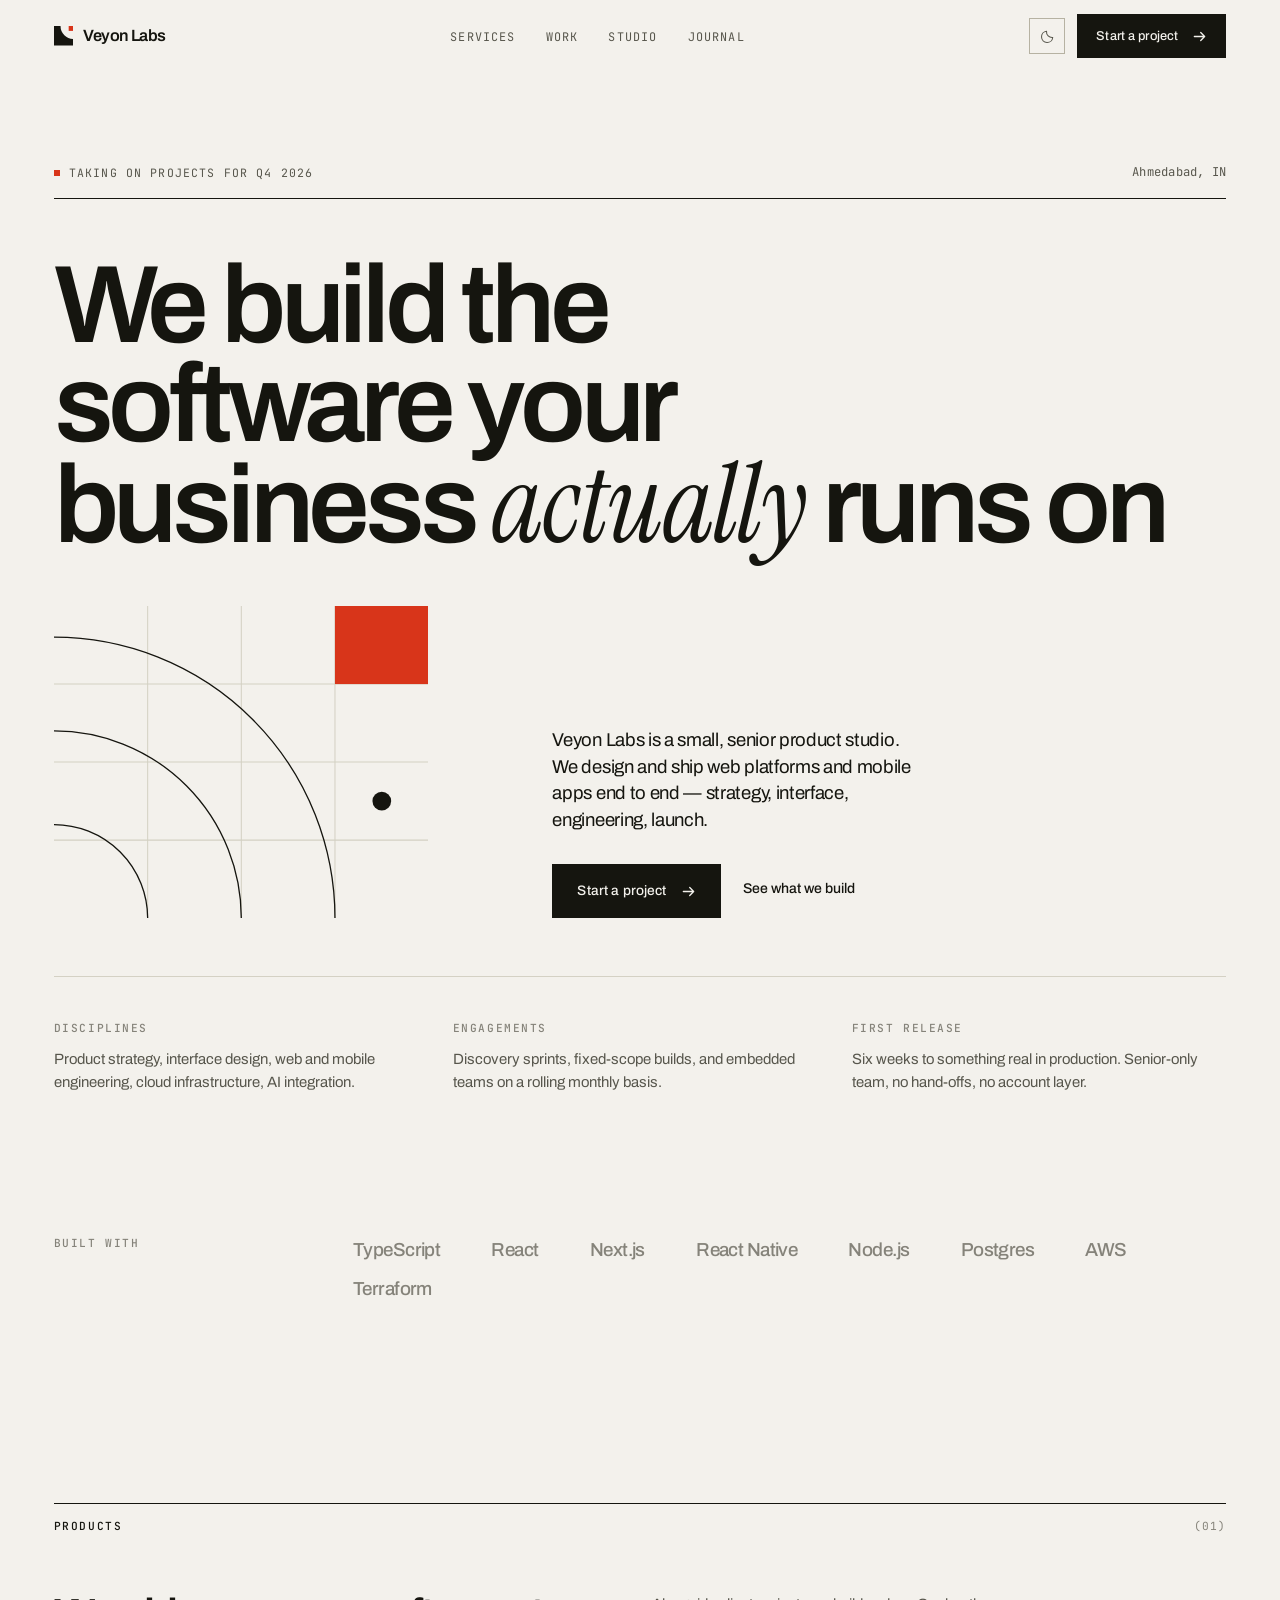
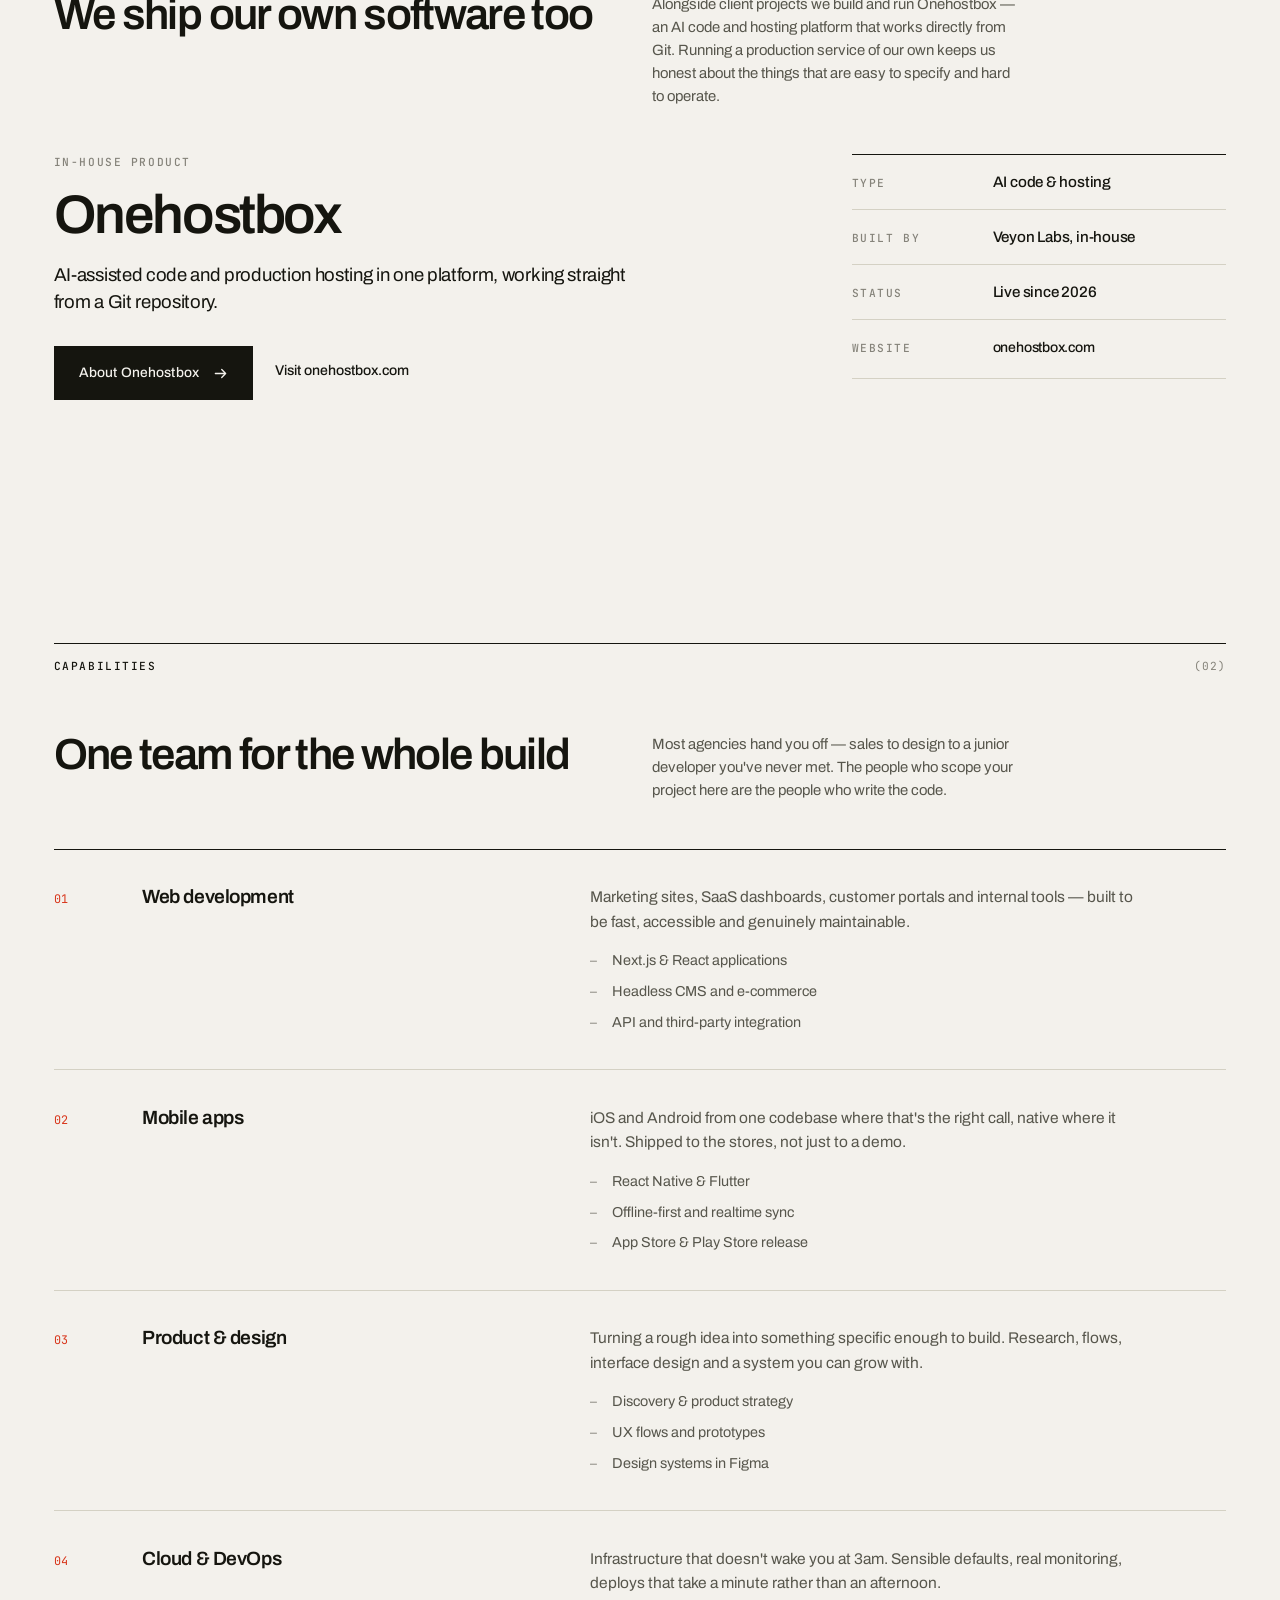
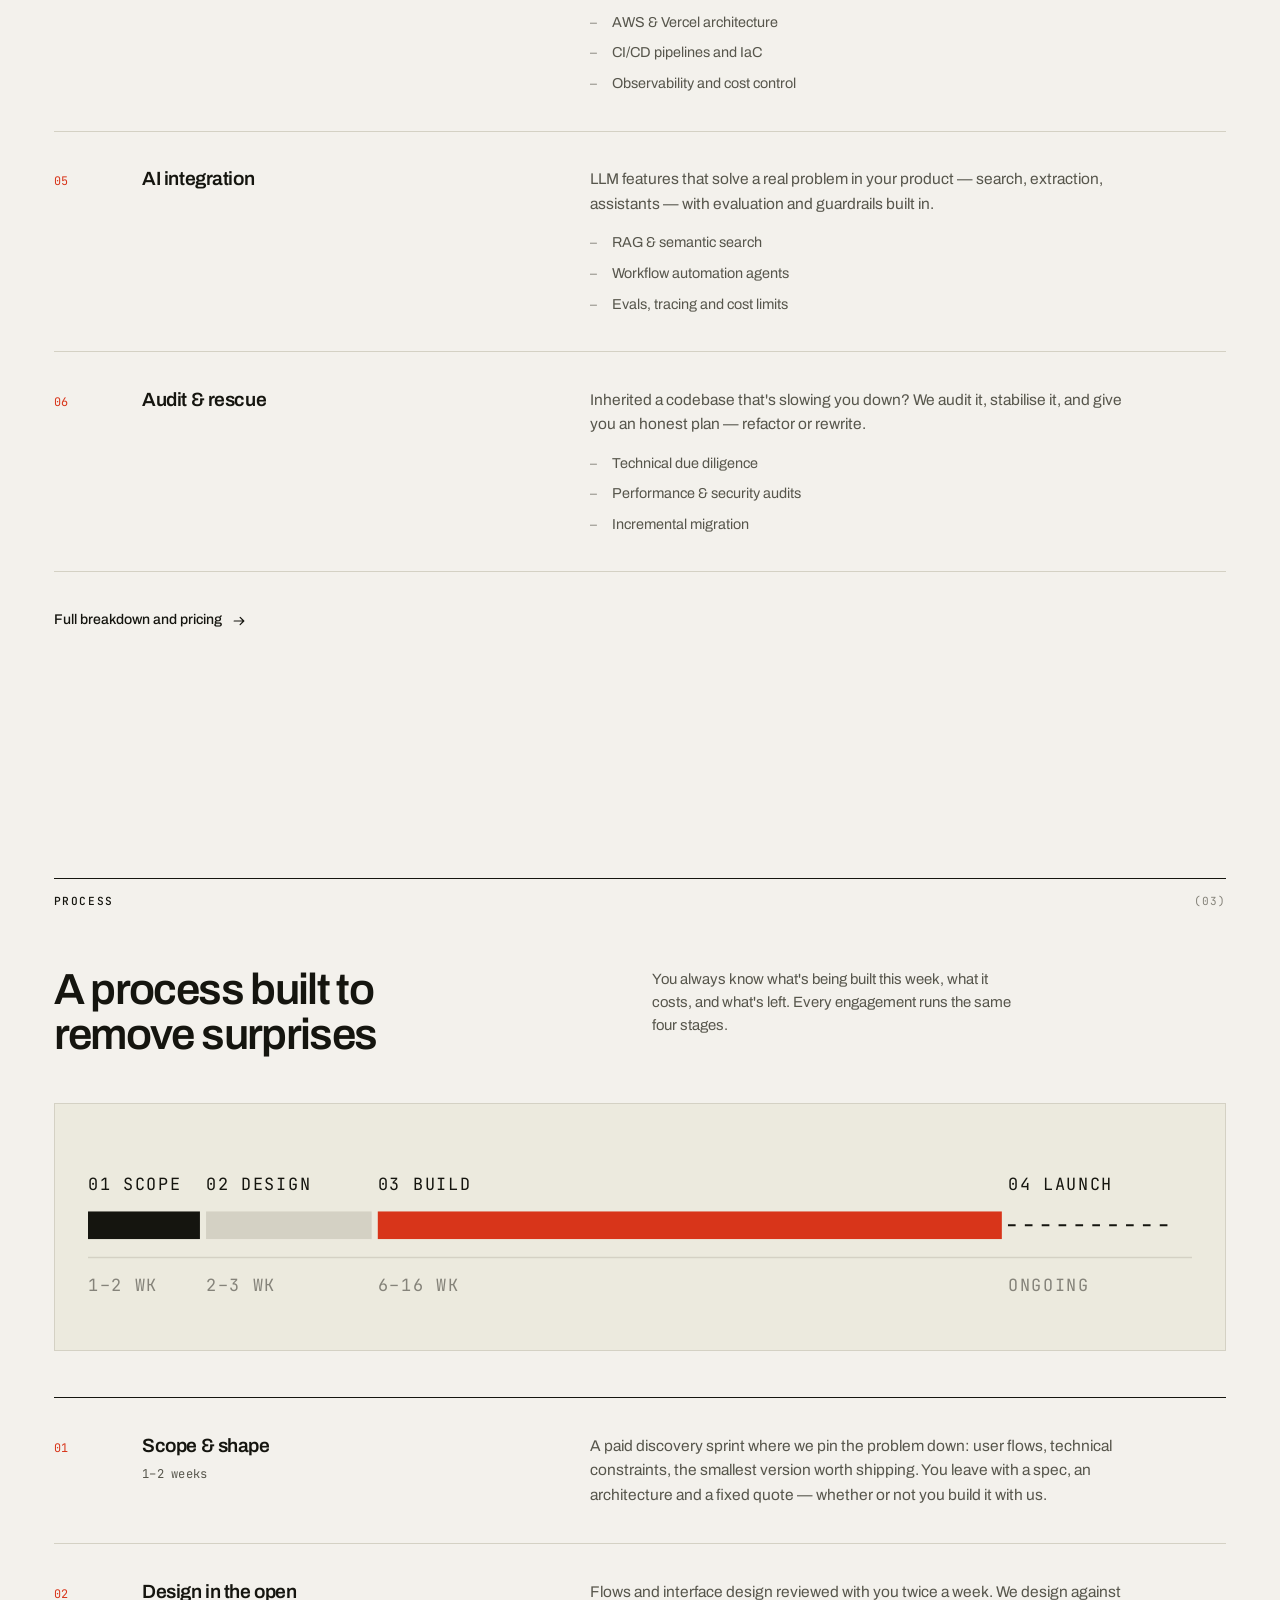
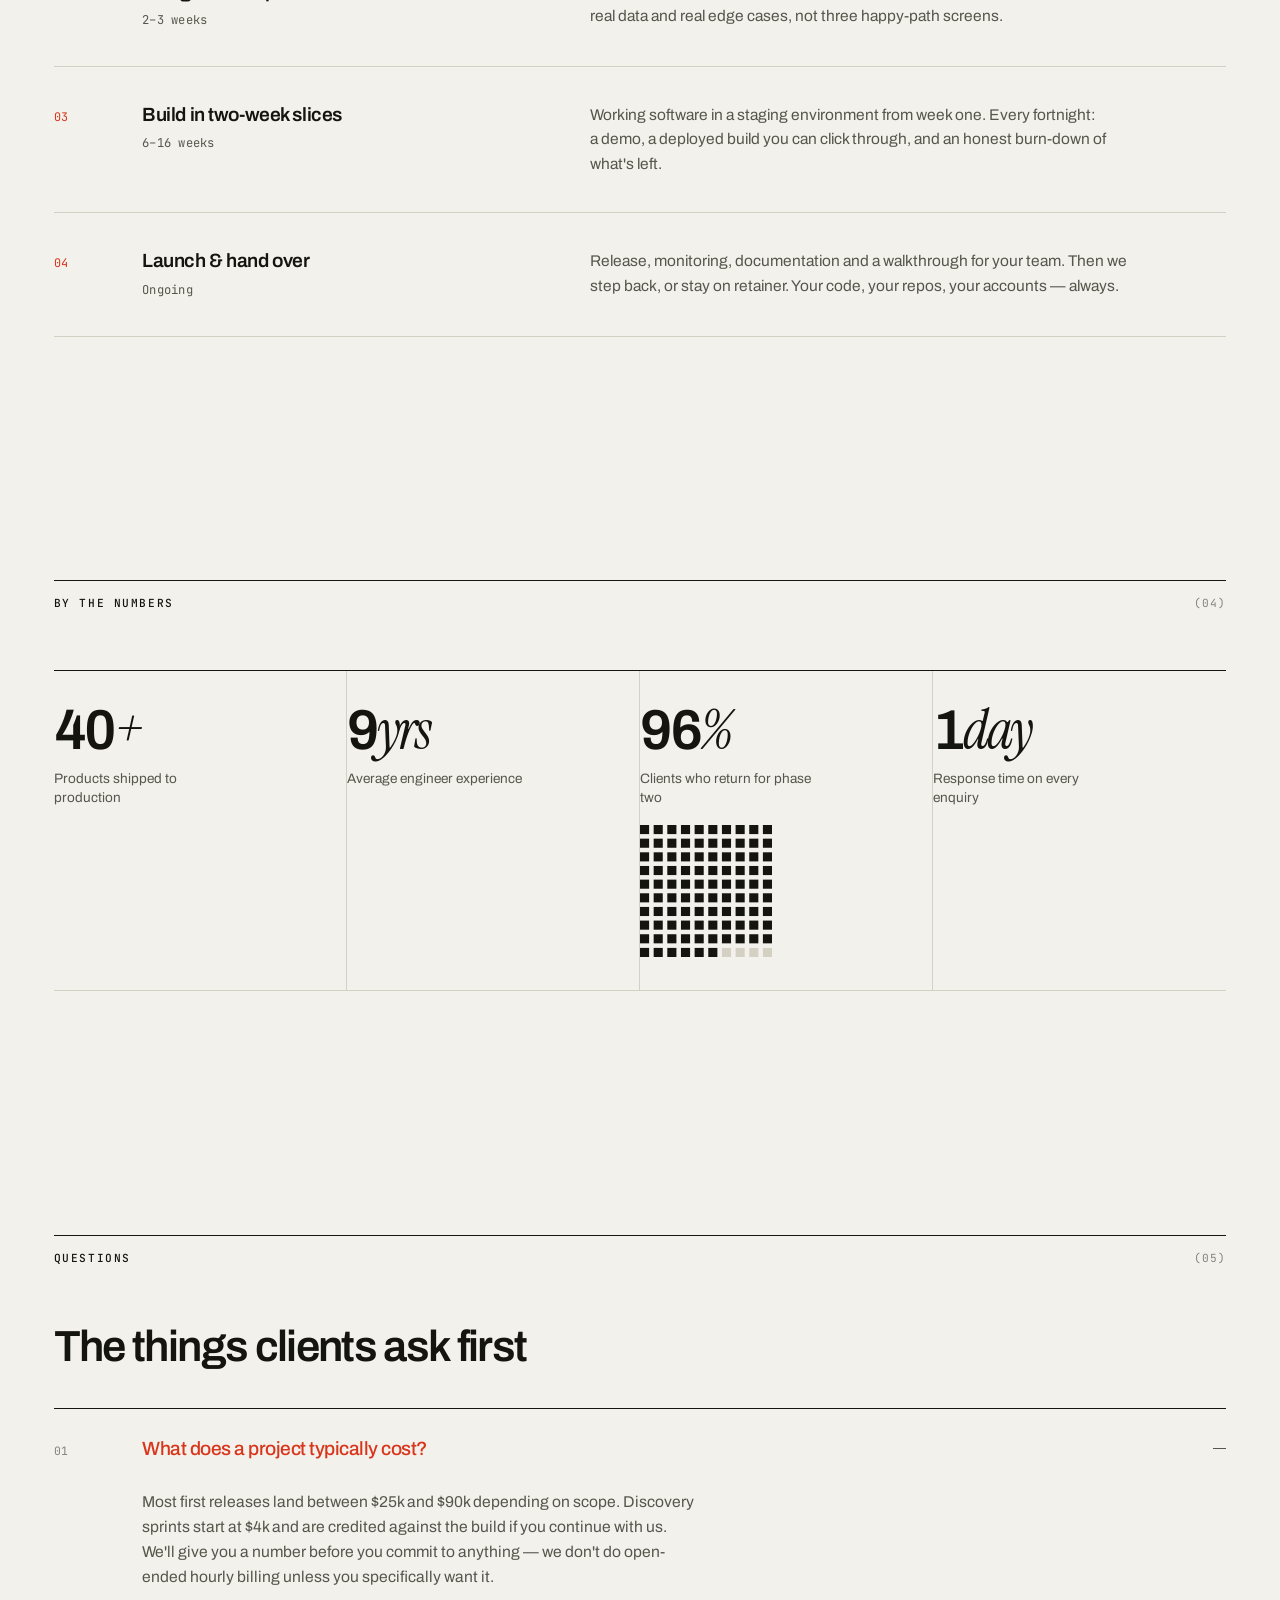
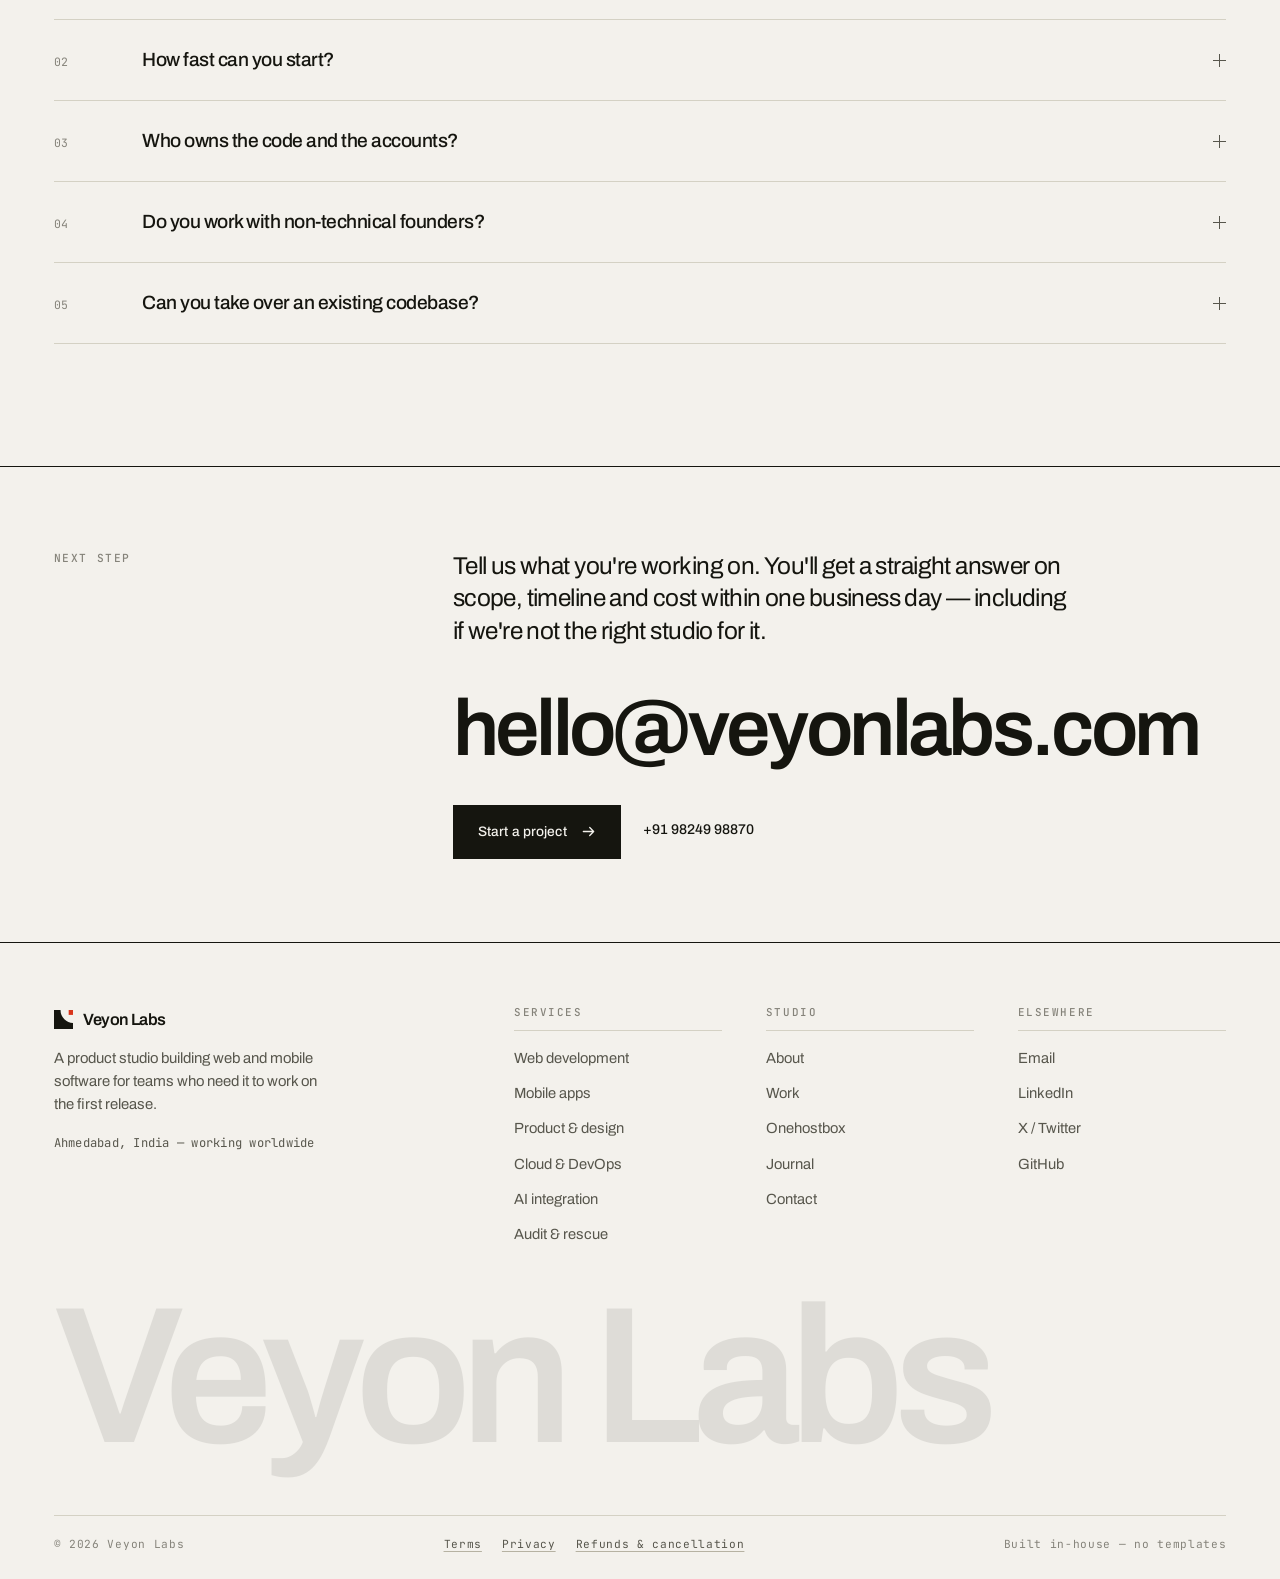
==== commit e95e5276: "Add legal pages and business details for payment review - Add Terms of Service, Privacy Policy and R" ====
--- a/index.html
+++ b/index.html
@@ -572,6 +572,7 @@
 
       <div class="footer-bottom">
         <span>&copy; <span data-year>2026</span> Veyon Labs</span>
+        <span class="footer-legal"><a href="terms.html">Terms</a><a href="privacy.html">Privacy</a><a href="refund.html">Refunds &amp; cancellation</a></span>
         <span>Built in-house — no templates</span>
       </div>
     </div>
--- a/assets/css/main.css
+++ b/assets/css/main.css
@@ -738,8 +738,8 @@
 .prose strong { color: var(--ink); font-weight: 600; }
 .prose em { font-family: var(--font-serif); font-style: italic; font-size: 1.06em; }
 .prose ul, .prose ol { display: grid; gap: 11px; }
-.prose ul li { display: grid; grid-template-columns: 22px 1fr; }
-.prose ul li::before { content: "—"; color: var(--ink-3); font-family: var(--font-mono); font-size: 0.75rem; line-height: 1.95; }
+.prose ul li { position: relative; padding-left: 22px; }
+.prose ul li::before { content: "—"; position: absolute; left: 0; color: var(--ink-3); font-family: var(--font-mono); font-size: 0.75rem; line-height: 1.95; }
 .prose ol { counter-reset: p; }
 .prose ol li { display: grid; grid-template-columns: 30px 1fr; counter-increment: p; }
 .prose ol li::before {
@@ -994,6 +994,9 @@
   letter-spacing: 0.06em;
   color: var(--ink-3);
 }
+.footer-legal { display: flex; flex-wrap: wrap; gap: 6px 20px; }
+.footer-legal a { color: var(--ink-2); text-decoration: underline; text-underline-offset: 3px; text-decoration-color: var(--rule-strong); }
+.footer-legal a:hover { color: var(--signal); text-decoration-color: var(--signal); }
 
 /* The wordmark, set large at the foot of the page. */
 .wordmark {
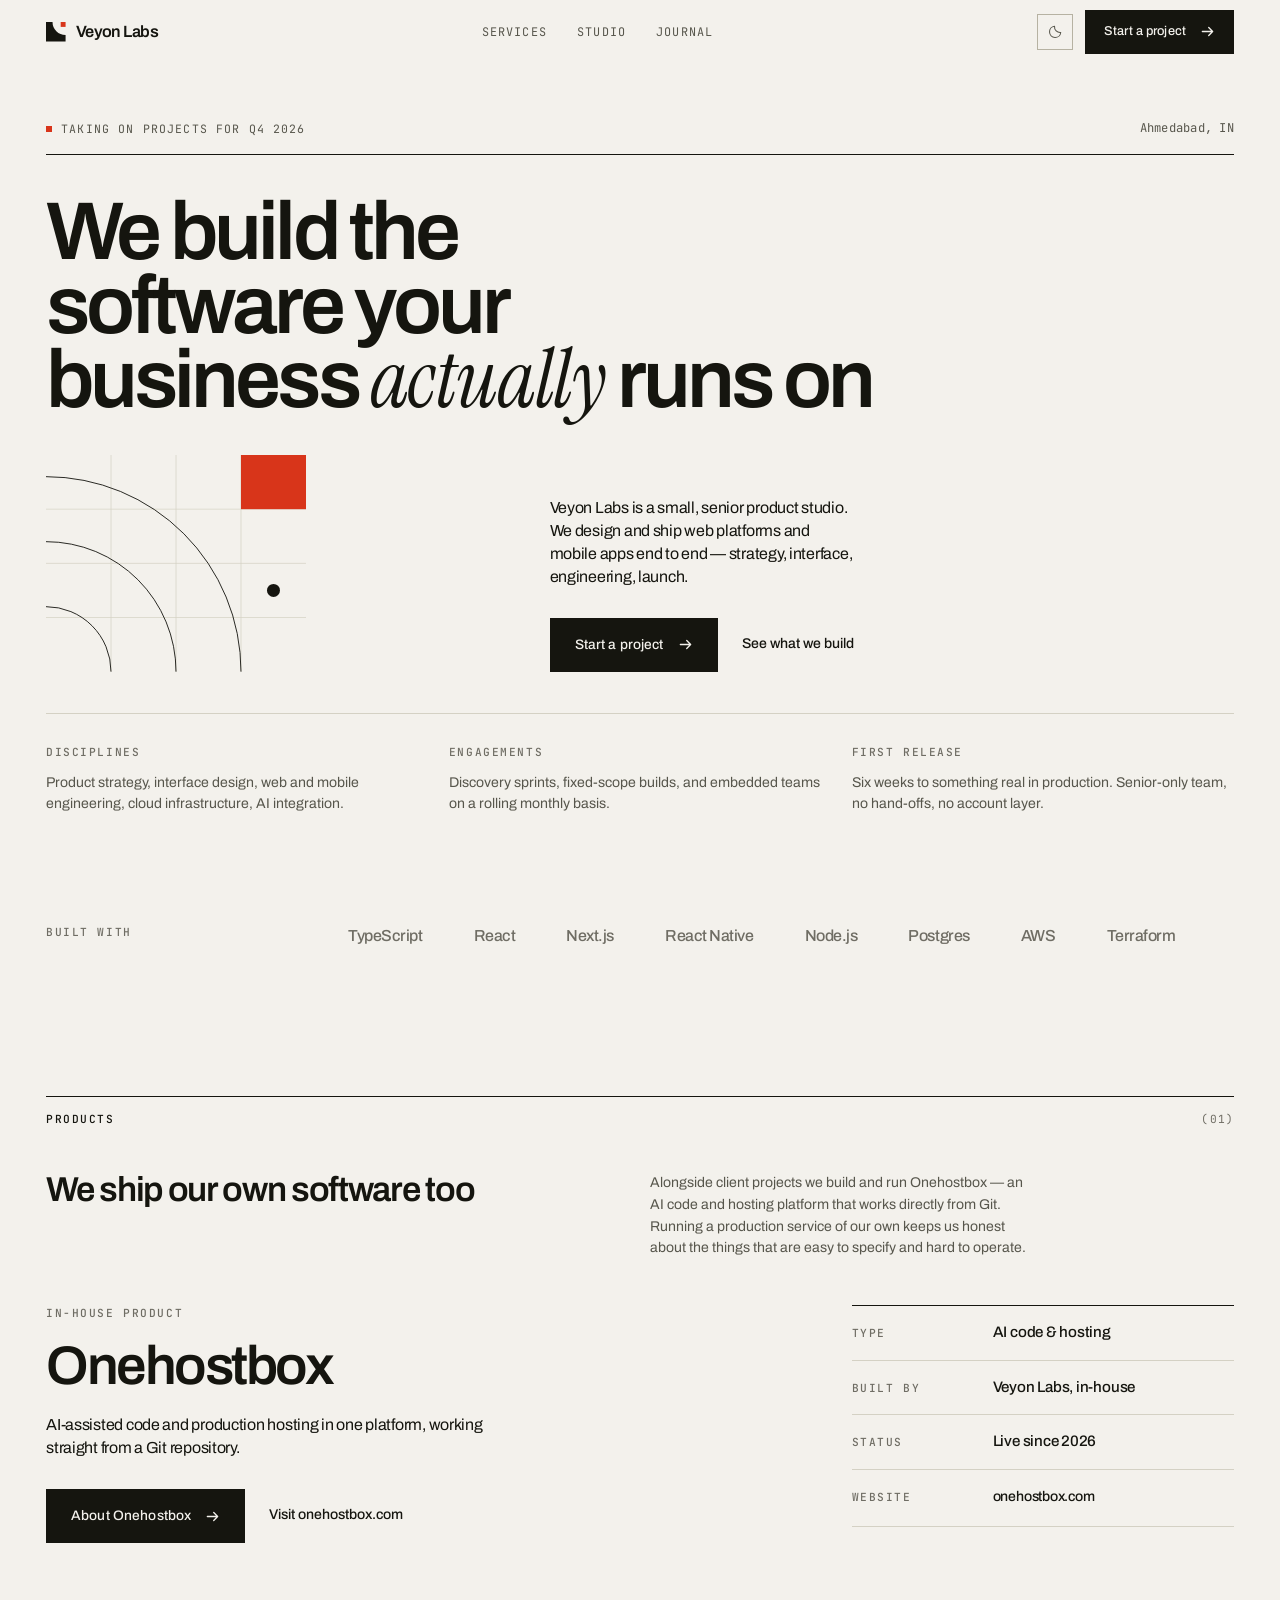
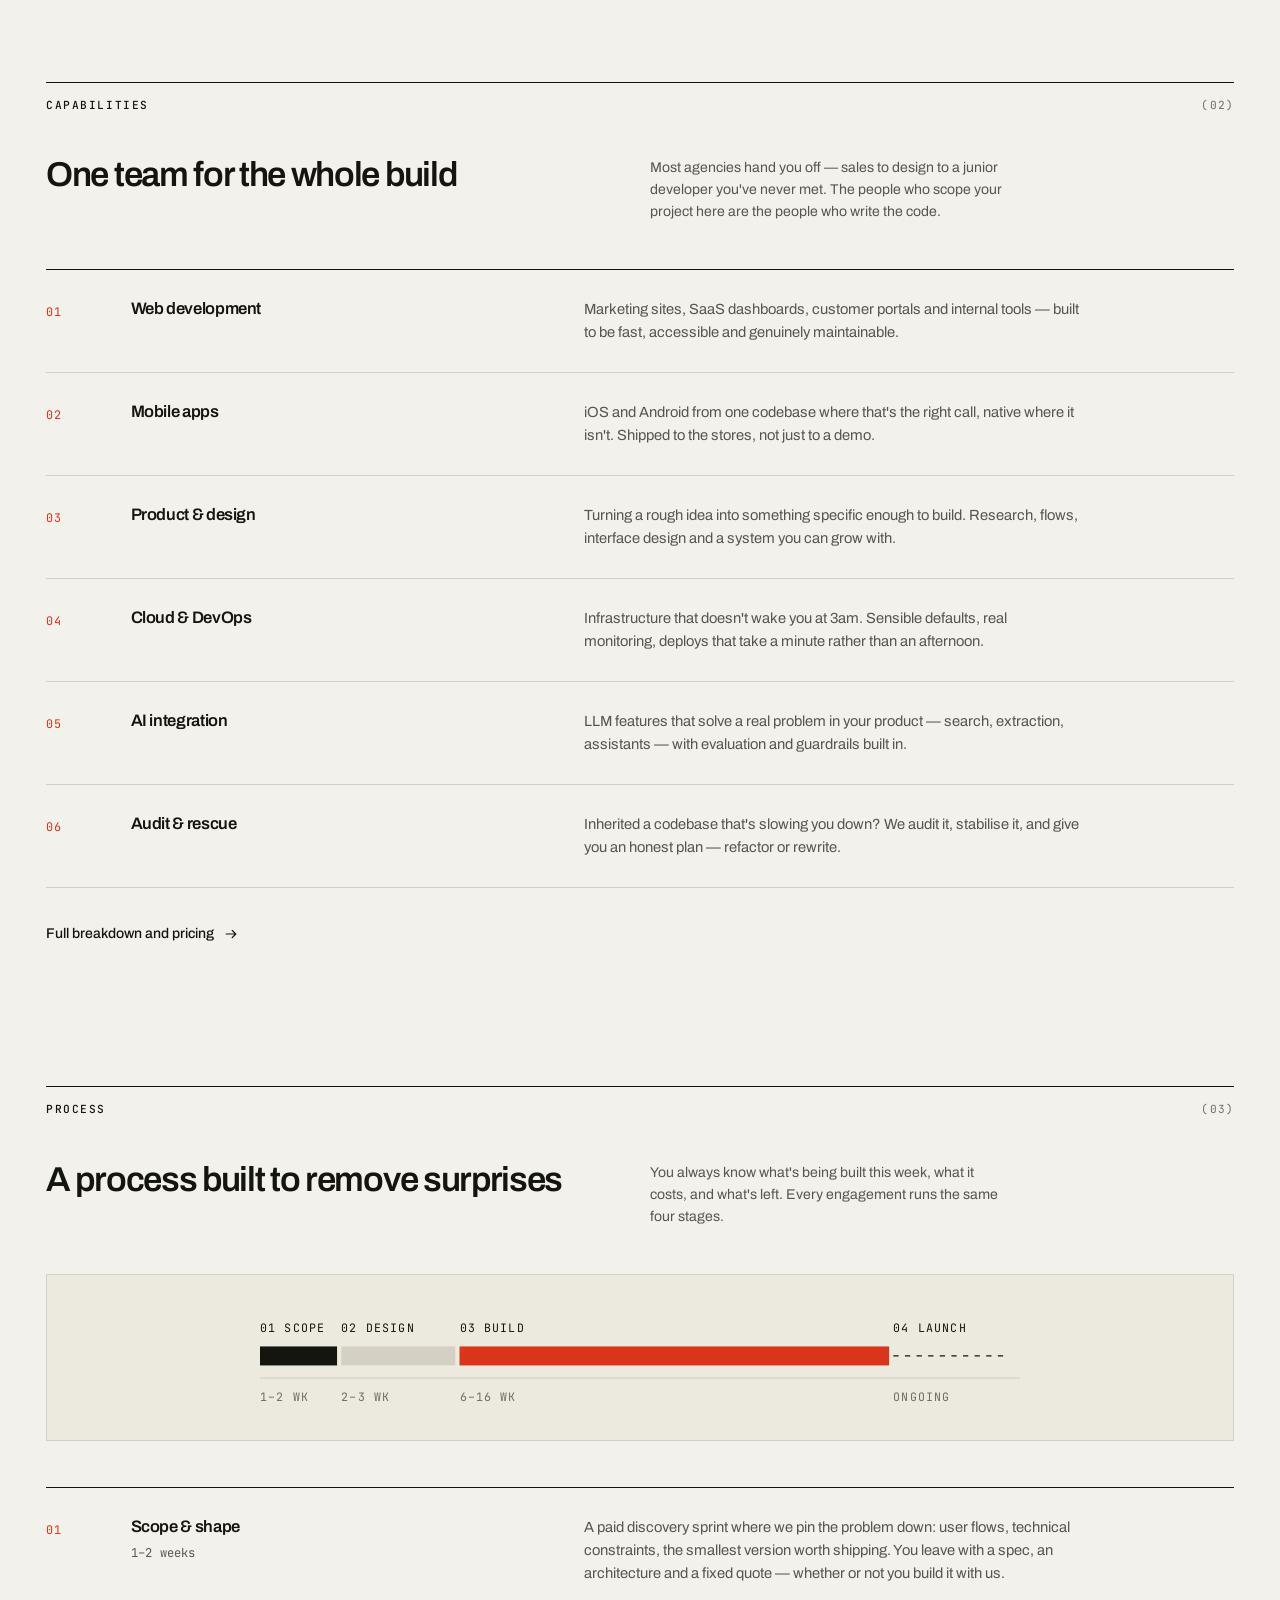
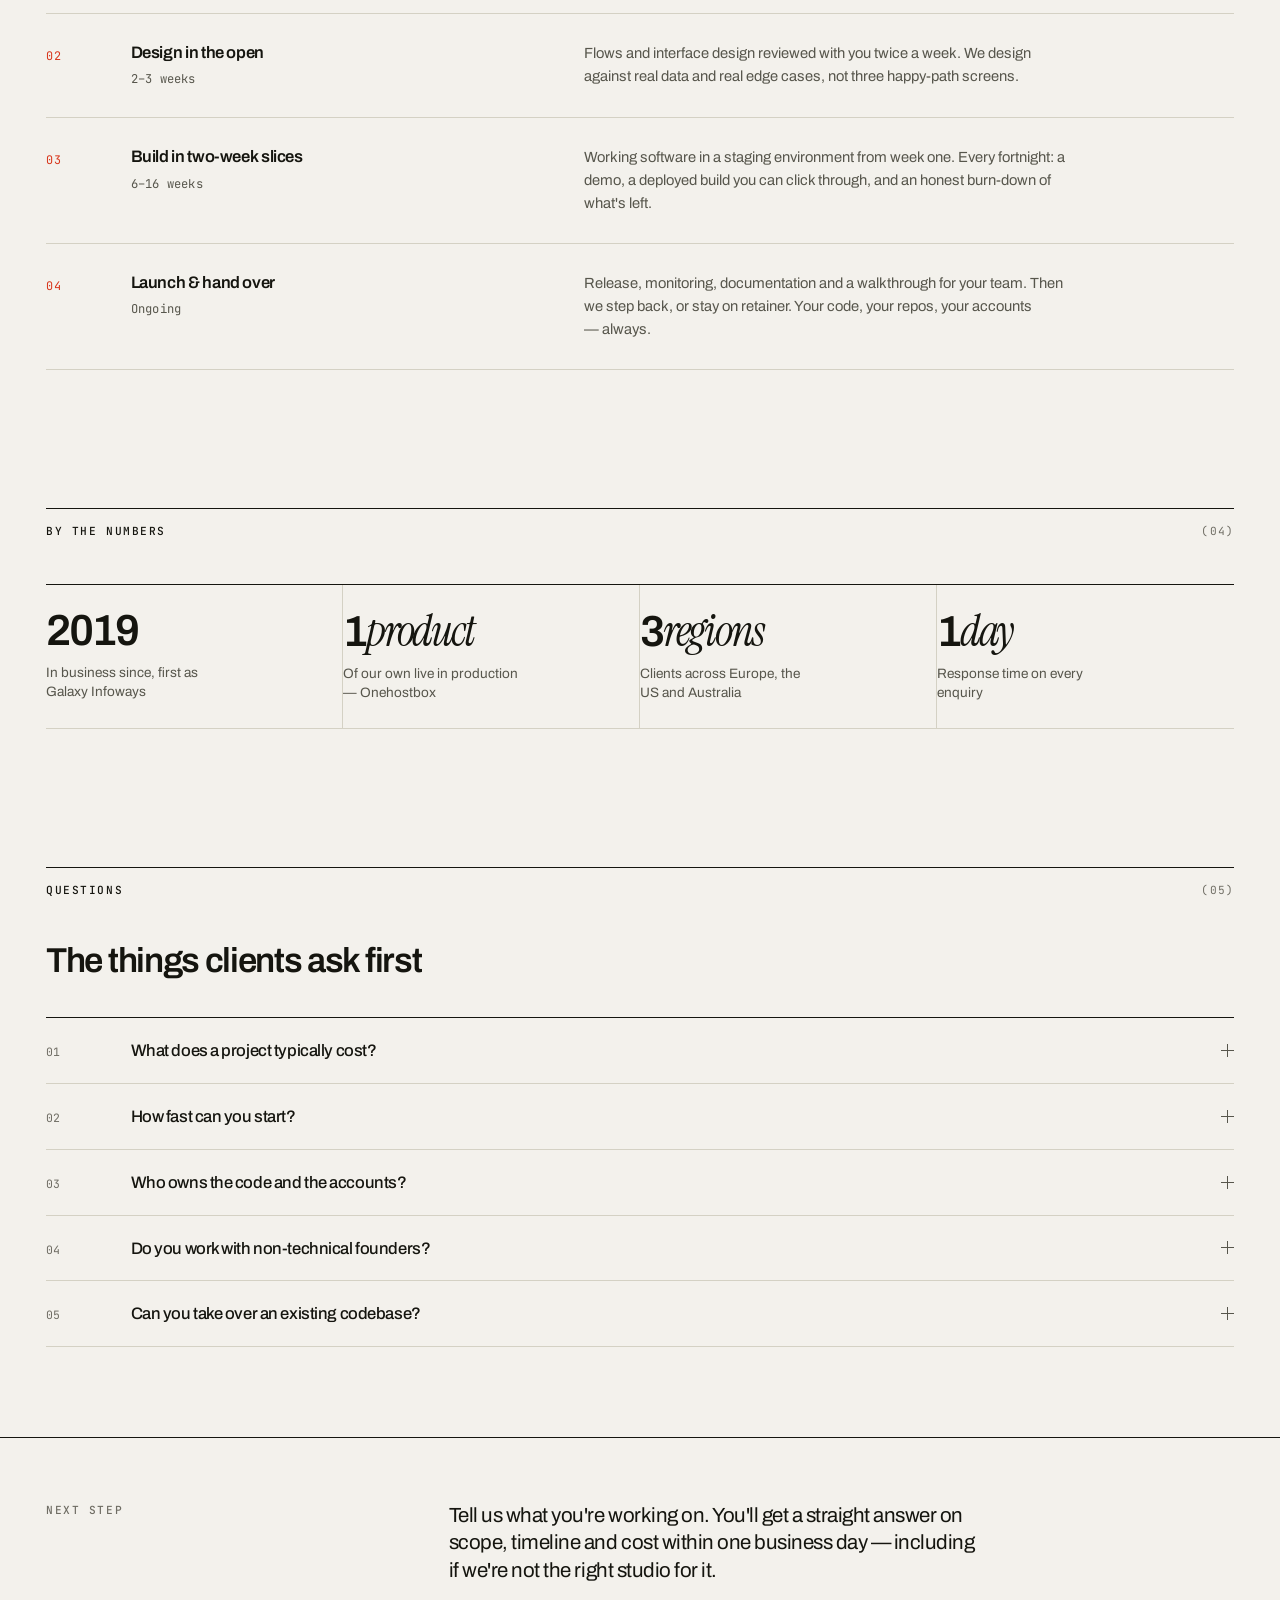
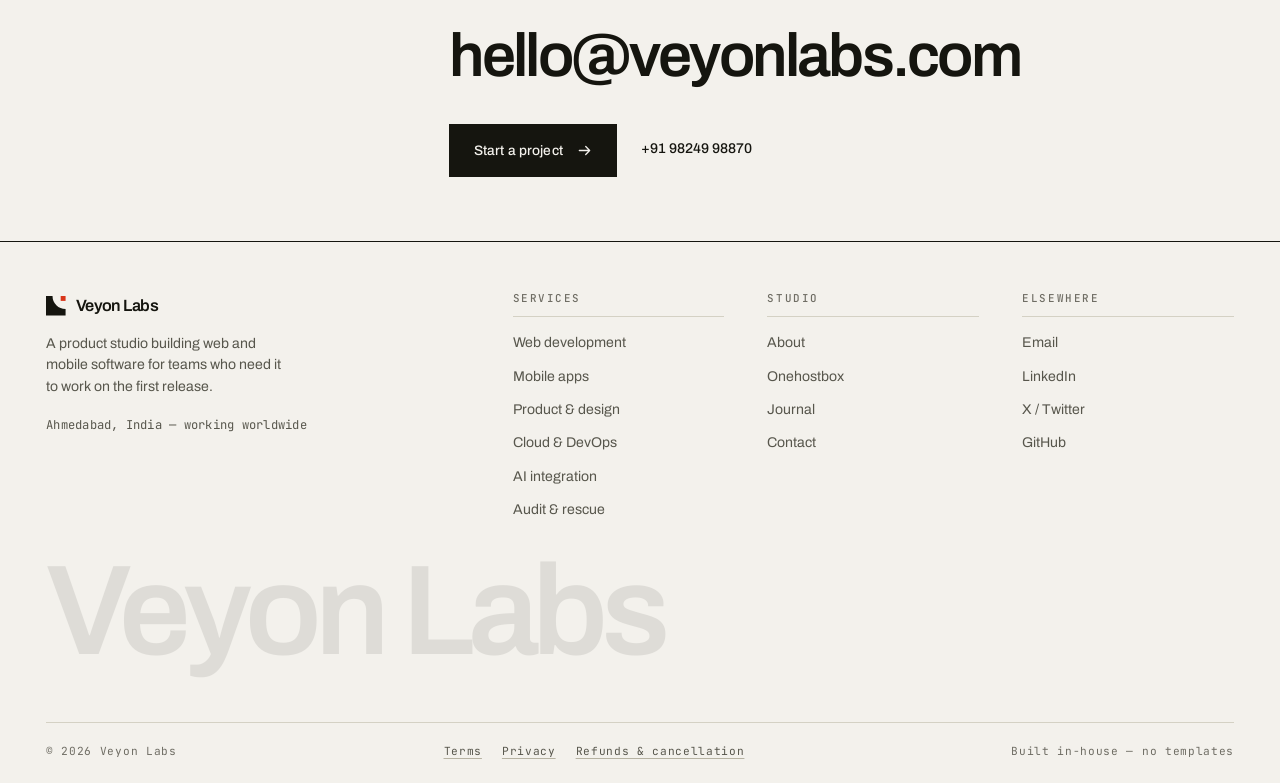
==== commit 693a69cc: "Tighten layout for laptops and refresh Onehostbox illustration - Scale type and spacing down, and ma" ====
--- a/index.html
+++ b/index.html
@@ -34,7 +34,6 @@
 
       <ul class="nav__links" id="nav-links">
         <li><a href="services.html" data-section="services">Services</a></li>
-        <li><a href="work.html" data-section="work">Work</a></li>
         <li><a href="about.html" data-section="about">Studio</a></li>
         <li><a href="blog.html" data-section="blog">Journal</a></li>
         <li class="mobile-cta"><a href="contact.html">Start a project</a></li>
@@ -59,7 +58,7 @@
       </div>
 
       <h1 class="display">
-        We build the<br>software your<br>business <span class="serif">actually</span> runs on
+        We build the <br>software your <br>business <span class="serif">actually</span> runs on
       </h1>
 
       <div class="g12" style="align-items:end">
@@ -184,7 +183,6 @@
             <h3 class="h3">Web development</h3>
             <div class="numbered__aside">
               <p>Marketing sites, SaaS dashboards, customer portals and internal tools — built to be fast, accessible and genuinely maintainable.</p>
-              <ul class="spec-list" style="margin-top:16px"><li>Next.js &amp; React applications</li><li>Headless CMS and e-commerce</li><li>API and third-party integration</li></ul>
             </div>
           </div>
         </div>
@@ -194,7 +192,6 @@
             <h3 class="h3">Mobile apps</h3>
             <div class="numbered__aside">
               <p>iOS and Android from one codebase where that's the right call, native where it isn't. Shipped to the stores, not just to a demo.</p>
-              <ul class="spec-list" style="margin-top:16px"><li>React Native &amp; Flutter</li><li>Offline-first and realtime sync</li><li>App Store &amp; Play Store release</li></ul>
             </div>
           </div>
         </div>
@@ -204,7 +201,6 @@
             <h3 class="h3">Product &amp; design</h3>
             <div class="numbered__aside">
               <p>Turning a rough idea into something specific enough to build. Research, flows, interface design and a system you can grow with.</p>
-              <ul class="spec-list" style="margin-top:16px"><li>Discovery &amp; product strategy</li><li>UX flows and prototypes</li><li>Design systems in Figma</li></ul>
             </div>
           </div>
         </div>
@@ -214,7 +210,6 @@
             <h3 class="h3">Cloud &amp; DevOps</h3>
             <div class="numbered__aside">
               <p>Infrastructure that doesn't wake you at 3am. Sensible defaults, real monitoring, deploys that take a minute rather than an afternoon.</p>
-              <ul class="spec-list" style="margin-top:16px"><li>AWS &amp; Vercel architecture</li><li>CI/CD pipelines and IaC</li><li>Observability and cost control</li></ul>
             </div>
           </div>
         </div>
@@ -224,7 +219,6 @@
             <h3 class="h3">AI integration</h3>
             <div class="numbered__aside">
               <p>LLM features that solve a real problem in your product — search, extraction, assistants — with evaluation and guardrails built in.</p>
-              <ul class="spec-list" style="margin-top:16px"><li>RAG &amp; semantic search</li><li>Workflow automation agents</li><li>Evals, tracing and cost limits</li></ul>
             </div>
           </div>
         </div>
@@ -234,7 +228,6 @@
             <h3 class="h3">Audit &amp; rescue</h3>
             <div class="numbered__aside">
               <p>Inherited a codebase that's slowing you down? We audit it, stabilise it, and give you an honest plan — refactor or rewrite.</p>
-              <ul class="spec-list" style="margin-top:16px"><li>Technical due diligence</li><li>Performance &amp; security audits</li><li>Incremental migration</li></ul>
             </div>
           </div>
         </div>
@@ -333,111 +326,9 @@
         <span class="opener__n">(04)</span>
       </div>
       <div class="figures reveal">
-        <div class="figure"><div class="figure__v">40<span class="unit">+</span></div><div class="figure__k">Products shipped to production</div></div>
-        <div class="figure"><div class="figure__v">9<span class="unit">yrs</span></div><div class="figure__k">Average engineer experience</div></div>
-        <div class="figure"><div class="figure__v">96<span class="unit">%</span></div><div class="figure__k">Clients who return for phase two</div>
-<svg class="gfx unit-chart" viewBox="0 0 116 116" role="img" aria-label="Unit chart: 96 of 100 squares filled">
-  <rect class="f-ink" x="0" y="0" width="8" height="8"/>
-  <rect class="f-ink" x="12" y="0" width="8" height="8"/>
-  <rect class="f-ink" x="24" y="0" width="8" height="8"/>
-  <rect class="f-ink" x="36" y="0" width="8" height="8"/>
-  <rect class="f-ink" x="48" y="0" width="8" height="8"/>
-  <rect class="f-ink" x="60" y="0" width="8" height="8"/>
-  <rect class="f-ink" x="72" y="0" width="8" height="8"/>
-  <rect class="f-ink" x="84" y="0" width="8" height="8"/>
-  <rect class="f-ink" x="96" y="0" width="8" height="8"/>
-  <rect class="f-ink" x="108" y="0" width="8" height="8"/>
-  <rect class="f-ink" x="0" y="12" width="8" height="8"/>
-  <rect class="f-ink" x="12" y="12" width="8" height="8"/>
-  <rect class="f-ink" x="24" y="12" width="8" height="8"/>
-  <rect class="f-ink" x="36" y="12" width="8" height="8"/>
-  <rect class="f-ink" x="48" y="12" width="8" height="8"/>
-  <rect class="f-ink" x="60" y="12" width="8" height="8"/>
-  <rect class="f-ink" x="72" y="12" width="8" height="8"/>
-  <rect class="f-ink" x="84" y="12" width="8" height="8"/>
-  <rect class="f-ink" x="96" y="12" width="8" height="8"/>
-  <rect class="f-ink" x="108" y="12" width="8" height="8"/>
-  <rect class="f-ink" x="0" y="24" width="8" height="8"/>
-  <rect class="f-ink" x="12" y="24" width="8" height="8"/>
-  <rect class="f-ink" x="24" y="24" width="8" height="8"/>
-  <rect class="f-ink" x="36" y="24" width="8" height="8"/>
-  <rect class="f-ink" x="48" y="24" width="8" height="8"/>
-  <rect class="f-ink" x="60" y="24" width="8" height="8"/>
-  <rect class="f-ink" x="72" y="24" width="8" height="8"/>
-  <rect class="f-ink" x="84" y="24" width="8" height="8"/>
-  <rect class="f-ink" x="96" y="24" width="8" height="8"/>
-  <rect class="f-ink" x="108" y="24" width="8" height="8"/>
-  <rect class="f-ink" x="0" y="36" width="8" height="8"/>
-  <rect class="f-ink" x="12" y="36" width="8" height="8"/>
-  <rect class="f-ink" x="24" y="36" width="8" height="8"/>
-  <rect class="f-ink" x="36" y="36" width="8" height="8"/>
-  <rect class="f-ink" x="48" y="36" width="8" height="8"/>
-  <rect class="f-ink" x="60" y="36" width="8" height="8"/>
-  <rect class="f-ink" x="72" y="36" width="8" height="8"/>
-  <rect class="f-ink" x="84" y="36" width="8" height="8"/>
-  <rect class="f-ink" x="96" y="36" width="8" height="8"/>
-  <rect class="f-ink" x="108" y="36" width="8" height="8"/>
-  <rect class="f-ink" x="0" y="48" width="8" height="8"/>
-  <rect class="f-ink" x="12" y="48" width="8" height="8"/>
-  <rect class="f-ink" x="24" y="48" width="8" height="8"/>
-  <rect class="f-ink" x="36" y="48" width="8" height="8"/>
-  <rect class="f-ink" x="48" y="48" width="8" height="8"/>
-  <rect class="f-ink" x="60" y="48" width="8" height="8"/>
-  <rect class="f-ink" x="72" y="48" width="8" height="8"/>
-  <rect class="f-ink" x="84" y="48" width="8" height="8"/>
-  <rect class="f-ink" x="96" y="48" width="8" height="8"/>
-  <rect class="f-ink" x="108" y="48" width="8" height="8"/>
-  <rect class="f-ink" x="0" y="60" width="8" height="8"/>
-  <rect class="f-ink" x="12" y="60" width="8" height="8"/>
-  <rect class="f-ink" x="24" y="60" width="8" height="8"/>
-  <rect class="f-ink" x="36" y="60" width="8" height="8"/>
-  <rect class="f-ink" x="48" y="60" width="8" height="8"/>
-  <rect class="f-ink" x="60" y="60" width="8" height="8"/>
-  <rect class="f-ink" x="72" y="60" width="8" height="8"/>
-  <rect class="f-ink" x="84" y="60" width="8" height="8"/>
-  <rect class="f-ink" x="96" y="60" width="8" height="8"/>
-  <rect class="f-ink" x="108" y="60" width="8" height="8"/>
-  <rect class="f-ink" x="0" y="72" width="8" height="8"/>
-  <rect class="f-ink" x="12" y="72" width="8" height="8"/>
-  <rect class="f-ink" x="24" y="72" width="8" height="8"/>
-  <rect class="f-ink" x="36" y="72" width="8" height="8"/>
-  <rect class="f-ink" x="48" y="72" width="8" height="8"/>
-  <rect class="f-ink" x="60" y="72" width="8" height="8"/>
-  <rect class="f-ink" x="72" y="72" width="8" height="8"/>
-  <rect class="f-ink" x="84" y="72" width="8" height="8"/>
-  <rect class="f-ink" x="96" y="72" width="8" height="8"/>
-  <rect class="f-ink" x="108" y="72" width="8" height="8"/>
-  <rect class="f-ink" x="0" y="84" width="8" height="8"/>
-  <rect class="f-ink" x="12" y="84" width="8" height="8"/>
-  <rect class="f-ink" x="24" y="84" width="8" height="8"/>
-  <rect class="f-ink" x="36" y="84" width="8" height="8"/>
-  <rect class="f-ink" x="48" y="84" width="8" height="8"/>
-  <rect class="f-ink" x="60" y="84" width="8" height="8"/>
-  <rect class="f-ink" x="72" y="84" width="8" height="8"/>
-  <rect class="f-ink" x="84" y="84" width="8" height="8"/>
-  <rect class="f-ink" x="96" y="84" width="8" height="8"/>
-  <rect class="f-ink" x="108" y="84" width="8" height="8"/>
-  <rect class="f-ink" x="0" y="96" width="8" height="8"/>
-  <rect class="f-ink" x="12" y="96" width="8" height="8"/>
-  <rect class="f-ink" x="24" y="96" width="8" height="8"/>
-  <rect class="f-ink" x="36" y="96" width="8" height="8"/>
-  <rect class="f-ink" x="48" y="96" width="8" height="8"/>
-  <rect class="f-ink" x="60" y="96" width="8" height="8"/>
-  <rect class="f-ink" x="72" y="96" width="8" height="8"/>
-  <rect class="f-ink" x="84" y="96" width="8" height="8"/>
-  <rect class="f-ink" x="96" y="96" width="8" height="8"/>
-  <rect class="f-ink" x="108" y="96" width="8" height="8"/>
-  <rect class="f-ink" x="0" y="108" width="8" height="8"/>
-  <rect class="f-ink" x="12" y="108" width="8" height="8"/>
-  <rect class="f-ink" x="24" y="108" width="8" height="8"/>
-  <rect class="f-ink" x="36" y="108" width="8" height="8"/>
-  <rect class="f-ink" x="48" y="108" width="8" height="8"/>
-  <rect class="f-ink" x="60" y="108" width="8" height="8"/>
-  <rect class="f-rule" x="72" y="108" width="8" height="8"/>
-  <rect class="f-rule" x="84" y="108" width="8" height="8"/>
-  <rect class="f-rule" x="96" y="108" width="8" height="8"/>
-  <rect class="f-rule" x="108" y="108" width="8" height="8"/>
-</svg></div>
+        <div class="figure"><div class="figure__v">2019</div><div class="figure__k">In business since, first as Galaxy Infoways</div></div>
+        <div class="figure"><div class="figure__v">1<span class="unit">product</span></div><div class="figure__k">Of our own live in production — Onehostbox</div></div>
+        <div class="figure"><div class="figure__v">3<span class="unit">regions</span></div><div class="figure__k">Clients across Europe, the US and Australia</div></div>
         <div class="figure"><div class="figure__v">1<span class="unit">day</span></div><div class="figure__k">Response time on every enquiry</div></div>
       </div>
     </div>
@@ -456,7 +347,7 @@
 
       <div class="faq">
         
-        <details open>
+        <details>
           <summary>
             <span class="faq__n">01</span>
             <span class="faq__q">What does a project typically cost?</span>
@@ -550,7 +441,6 @@
           <h4>Studio</h4>
           <ul>
             <li><a href="about.html">About</a></li>
-            <li><a href="work.html">Work</a></li>
             <li><a href="onehostbox.html">Onehostbox</a></li>
             <li><a href="blog.html">Journal</a></li>
             <li><a href="contact.html">Contact</a></li>
--- a/assets/css/main.css
+++ b/assets/css/main.css
@@ -18,7 +18,7 @@
   --paper-3: #e4e1d5;
   --ink: #15150f;
   --ink-2: #57564c;
-  --ink-3: #85837a;
+  --ink-3: #6f6d64;
   --rule: #d4d1c4;
   --rule-strong: #b6b2a2;
 
@@ -26,11 +26,11 @@
   --signal: #d8351a;
   --signal-ink: #ffffff;
 
-  --container: 1440px;
-  --gutter: clamp(20px, 4.2vw, 64px);
-  --gap: clamp(16px, 1.9vw, 28px);
-  --section: clamp(72px, 9.5vw, 156px);
-  --section-sm: clamp(48px, 6vw, 88px);
+  --container: 1320px;
+  --gutter: clamp(16px, 3.6vw, 52px);
+  --gap: clamp(14px, 1.6vw, 24px);
+  --section: clamp(56px, 7vw, 112px);
+  --section-sm: clamp(36px, 4.5vw, 64px);
 
   --font-display: "Archivo", "Helvetica Neue", Helvetica, Arial, sans-serif;
   --font-serif: "Instrument Serif", "Times New Roman", Georgia, serif;
@@ -46,7 +46,7 @@
   --paper-3: #23231f;
   --ink: #edeae1;
   --ink-2: #9d9b91;
-  --ink-3: #6f6e66;
+  --ink-3: #8a887e;
   --rule: #2b2b26;
   --rule-strong: #43423b;
 
@@ -66,14 +66,14 @@
 html {
   -webkit-text-size-adjust: 100%;
   scroll-behavior: smooth;
-  scroll-padding-top: 88px;
+  scroll-padding-top: 80px;
 }
 
 body {
   font-family: var(--font-display);
-  font-size: 1rem;
+  font-size: 0.94rem;
   font-weight: 400;
-  line-height: 1.58;
+  line-height: 1.55;
   color: var(--ink);
   background: var(--paper);
   -webkit-font-smoothing: antialiased;
@@ -121,6 +121,7 @@
 .section { padding-block: var(--section); }
 .section--sm { padding-block: var(--section-sm); }
 .section--flush { padding-top: 0; }
+.section + .section { padding-top: calc(var(--section) * 0.55); }
 
 .g12 {
   display: grid;
@@ -166,41 +167,42 @@
 }
 
 .flow > * + * { margin-top: 1.1rem; }
-.cluster { display: flex; flex-wrap: wrap; gap: 14px 22px; align-items: center; }
+.cluster { display: flex; flex-wrap: wrap; gap: 18px 24px; align-items: center; }
 
 /* ---------------------------------------------------------------- 4 Type */
 
 h1, h2, h3, h4 { font-weight: 600; letter-spacing: -0.035em; line-height: 1.02; }
 
 .display {
-  font-size: clamp(3rem, 8.6vw, 7.4rem);
+  font-size: clamp(2.5rem, min(6.4vw, 10.5vh), 5.4rem);
   line-height: 0.9;
   letter-spacing: -0.048em;
   font-weight: 600;
   text-wrap: balance;
 }
+@media (max-width: 680px) { .display br { display: none; } }
 
 .h1 {
-  font-size: clamp(2.4rem, 5.6vw, 4.6rem);
+  font-size: clamp(2.1rem, min(4.4vw, 8vh), 3.6rem);
   line-height: 0.96;
   letter-spacing: -0.042em;
   text-wrap: balance;
 }
 
 .h2 {
-  font-size: clamp(1.75rem, 3.4vw, 2.9rem);
+  font-size: clamp(1.6rem, 2.7vw, 2.3rem);
   line-height: 1.02;
   letter-spacing: -0.038em;
   text-wrap: balance;
 }
 
 .h3 {
-  font-size: clamp(1.08rem, 1.5vw, 1.32rem);
+  font-size: clamp(1.02rem, 1.3vw, 1.18rem);
   line-height: 1.22;
   letter-spacing: -0.022em;
 }
 
-.h4 { font-size: 0.98rem; line-height: 1.3; letter-spacing: -0.018em; }
+.h4 { font-size: 0.94rem; line-height: 1.3; letter-spacing: -0.018em; }
 
 /* The serif is the counterpoint: emphasis words, quotes, figures. Nothing else. */
 .serif {
@@ -211,7 +213,7 @@
 }
 
 .lede {
-  font-size: clamp(1.05rem, 1.45vw, 1.28rem);
+  font-size: clamp(1rem, 1.25vw, 1.14rem);
   line-height: 1.45;
   letter-spacing: -0.017em;
   color: var(--ink);
@@ -223,7 +225,7 @@
 p { text-wrap: pretty; }
 .muted { color: var(--ink-2); }
 .quiet { color: var(--ink-3); }
-.body-sm { font-size: 0.93rem; line-height: 1.55; color: var(--ink-2); }
+.body-sm { font-size: 0.88rem; line-height: 1.55; color: var(--ink-2); }
 .accent { color: var(--signal); }
 
 /* ----------------------------------------------------- 5 Rules & labels */
@@ -255,7 +257,7 @@
   gap: 20px;
   padding-top: 14px;
   border-top: 1px solid var(--ink);
-  margin-bottom: clamp(34px, 4.5vw, 64px);
+  margin-bottom: clamp(28px, 3.4vw, 48px);
 }
 .opener__n { font-family: var(--font-mono); font-size: 0.7rem; color: var(--ink-3); letter-spacing: 0.1em; }
 
@@ -359,7 +361,7 @@
   align-items: center;
   justify-content: space-between;
   gap: 24px;
-  height: 72px;
+  height: 64px;
 }
 
 .brand {
@@ -440,7 +442,7 @@
 
   .nav__links {
     position: fixed;
-    inset: 72px 0 auto;
+    inset: 64px 0 auto;
     flex-direction: column;
     align-items: stretch;
     gap: 0;
@@ -469,7 +471,7 @@
 
 /* ---------------------------------------------------------------- 8 Hero */
 
-.hero { padding-block: clamp(48px, 7vw, 108px) clamp(40px, 5vw, 76px); }
+.hero { padding-block: clamp(32px, min(4.5vw, 6vh), 64px) clamp(32px, 4vw, 56px); }
 
 .hero__top {
   display: flex;
@@ -478,23 +480,25 @@
   gap: 20px;
   padding-bottom: 16px;
   border-bottom: 1px solid var(--ink);
-  margin-bottom: clamp(32px, 4.5vw, 60px);
-}
-
-.hero .display { margin-bottom: clamp(30px, 4vw, 52px); }
+  margin-bottom: clamp(24px, min(3.2vw, 4.5vh), 44px);
+}
+
+@media (max-width: 680px) { .hero__top .meta-mono { display: none; } }
+.hero .display { margin-bottom: clamp(24px, min(3vw, 4.5vh), 40px); }
+.hero .gfx { max-width: 260px; max-height: 26vh; }
 
 .hero__foot {
   display: grid;
   grid-template-columns: repeat(12, minmax(0, 1fr));
   gap: var(--gap);
   align-items: end;
-  padding-top: clamp(26px, 3.4vw, 44px);
+  padding-top: clamp(20px, 2.4vw, 32px);
   border-top: 1px solid var(--rule);
-  margin-top: clamp(34px, 4.5vw, 62px);
+  margin-top: clamp(28px, 3.2vw, 44px);
 }
 
 /* Page hero for interior pages */
-.page-hero { padding-block: clamp(40px, 5.5vw, 86px) clamp(30px, 4vw, 58px); }
+.page-hero { padding-block: clamp(32px, 4vw, 64px) clamp(24px, 3vw, 44px); }
 .page-hero__bar {
   display: flex;
   justify-content: space-between;
@@ -502,7 +506,7 @@
   gap: 20px;
   padding-bottom: 14px;
   border-bottom: 1px solid var(--ink);
-  margin-bottom: clamp(28px, 3.6vw, 52px);
+  margin-bottom: clamp(24px, 2.8vw, 40px);
 }
 
 /* ---------------------------------------------------------- 9 Index rows */
@@ -516,7 +520,7 @@
   grid-template-columns: 56px minmax(0, 5fr) minmax(0, 4fr) 110px 24px;
   gap: var(--gap);
   align-items: baseline;
-  padding-block: clamp(22px, 2.6vw, 34px);
+  padding-block: clamp(18px, 2vw, 26px);
   border-bottom: 1px solid var(--rule);
   position: relative;
   transition: color 0.2s var(--ease);
@@ -542,12 +546,12 @@
   transition: color 0.2s var(--ease);
 }
 .index__title {
-  font-size: clamp(1.25rem, 2.4vw, 2rem);
+  font-size: clamp(1.2rem, 1.9vw, 1.6rem);
   font-weight: 600;
   letter-spacing: -0.035em;
   line-height: 1.04;
 }
-.index__desc { color: var(--ink-2); font-size: 0.93rem; line-height: 1.5; }
+.index__desc { color: var(--ink-2); font-size: 0.88rem; line-height: 1.5; }
 .index__year { font-family: var(--font-mono); font-size: 0.76rem; color: var(--ink-3); }
 .index__arrow {
   width: 15px;
@@ -583,7 +587,7 @@
 /* A panel is a hairline box. No radius, no shadow, no fill by default. */
 .panel {
   border: 1px solid var(--rule);
-  padding: clamp(22px, 2.6vw, 34px);
+  padding: clamp(18px, 2.2vw, 28px);
   background: transparent;
 }
 .panel--fill { background: var(--paper-2); border-color: transparent; }
@@ -610,7 +614,7 @@
   display: grid;
   grid-template-columns: 64px minmax(0, 1fr);
   gap: var(--gap);
-  padding-block: clamp(24px, 2.8vw, 38px);
+  padding-block: clamp(20px, 2.2vw, 30px);
   border-bottom: 1px solid var(--rule);
 }
 .numbered__n {
@@ -622,7 +626,7 @@
 }
 .numbered__body { display: grid; grid-template-columns: minmax(0, 1fr); gap: 10px; }
 .numbered__body h3 { max-width: 22ch; }
-.numbered__body p { color: var(--ink-2); max-width: 62ch; font-size: 0.97rem; }
+.numbered__body p { color: var(--ink-2); max-width: 62ch; font-size: 0.92rem; }
 
 @media (min-width: 900px) {
   .numbered__body {
@@ -642,7 +646,7 @@
   display: grid;
   grid-template-columns: 18px 1fr;
   gap: 4px;
-  font-size: 0.9rem;
+  font-size: 0.86rem;
   color: var(--ink-2);
   line-height: 1.5;
 }
@@ -662,14 +666,14 @@
   border-top: 1px solid var(--ink);
 }
 .figure {
-  padding: clamp(22px, 2.6vw, 34px) 0;
+  padding: clamp(18px, 2vw, 28px) 0;
   border-bottom: 1px solid var(--rule);
   border-right: 1px solid var(--rule);
   padding-right: var(--gap);
 }
 .figure:last-child { border-right: 0; }
 .figure__v {
-  font-size: clamp(2.2rem, 4.4vw, 3.6rem);
+  font-size: clamp(2rem, 3.4vw, 2.8rem);
   font-weight: 600;
   letter-spacing: -0.05em;
   line-height: 0.92;
@@ -690,7 +694,7 @@
   align-items: baseline;
 }
 .clients span {
-  font-size: clamp(0.95rem, 1.5vw, 1.18rem);
+  font-size: clamp(0.92rem, 1.25vw, 1.06rem);
   font-weight: 500;
   letter-spacing: -0.03em;
   color: var(--ink-3);
@@ -702,7 +706,7 @@
 .quote p {
   font-family: var(--font-serif);
   font-style: italic;
-  font-size: clamp(1.3rem, 2.3vw, 1.95rem);
+  font-size: clamp(1.2rem, 1.9vw, 1.6rem);
   line-height: 1.22;
   letter-spacing: -0.02em;
 }
@@ -726,7 +730,7 @@
   margin-top: 2.2em;
   padding-top: 0.6em;
   border-top: 1px solid var(--rule);
-  font-size: clamp(1.3rem, 2.2vw, 1.75rem);
+  font-size: clamp(1.25rem, 1.8vw, 1.5rem);
   letter-spacing: -0.035em;
 }
 .prose h3 {
@@ -734,7 +738,7 @@
   font-size: 1.1rem;
   letter-spacing: -0.025em;
 }
-.prose p, .prose li { color: var(--ink-2); font-size: 1.02rem; line-height: 1.66; }
+.prose p, .prose li { color: var(--ink-2); font-size: 0.97rem; line-height: 1.66; }
 .prose strong { color: var(--ink); font-weight: 600; }
 .prose em { font-family: var(--font-serif); font-style: italic; font-size: 1.06em; }
 .prose ul, .prose ol { display: grid; gap: 11px; }
@@ -768,7 +772,7 @@
 }
 
 .prose-lede {
-  font-size: clamp(1.15rem, 1.9vw, 1.55rem);
+  font-size: clamp(1.1rem, 1.6vw, 1.32rem);
   line-height: 1.34;
   letter-spacing: -0.024em;
   color: var(--ink);
@@ -801,7 +805,7 @@
 
 /* --------------------------------------------------------------- 15 Forms */
 
-.form { display: grid; gap: 30px; }
+.form { display: grid; gap: 24px; }
 
 .field { display: grid; gap: 8px; }
 .field > label {
@@ -822,7 +826,7 @@
   border-bottom: 1px solid var(--rule-strong);
   background: transparent;
   color: var(--ink);
-  font-size: 1.02rem;
+  font-size: 0.96rem;
   letter-spacing: -0.015em;
   transition: border-color 0.18s var(--ease);
 }
@@ -900,7 +904,7 @@
   grid-template-columns: 64px 1fr 24px;
   gap: var(--gap);
   align-items: baseline;
-  padding-block: clamp(20px, 2.2vw, 28px);
+  padding-block: clamp(16px, 1.8vw, 22px);
   cursor: pointer;
   list-style: none;
 }
@@ -908,7 +912,7 @@
 .faq summary:hover .faq__q { color: var(--signal); }
 .faq__n { font-family: var(--font-mono); font-size: 0.72rem; color: var(--ink-3); }
 .faq__q {
-  font-size: clamp(1rem, 1.5vw, 1.22rem);
+  font-size: clamp(0.98rem, 1.3vw, 1.1rem);
   font-weight: 500;
   letter-spacing: -0.026em;
   line-height: 1.25;
@@ -930,7 +934,7 @@
   margin-left: calc(64px + var(--gap));
   max-width: 62ch;
   color: var(--ink-2);
-  font-size: 0.98rem;
+  font-size: 0.92rem;
   line-height: 1.6;
 }
 @media (max-width: 620px) {
@@ -940,10 +944,10 @@
 
 /* -------------------------------------------------------------- 17 Footer */
 
-.contact-strip { border-top: 1px solid var(--ink); padding-block: clamp(48px, 6.5vw, 100px); }
+.contact-strip { border-top: 1px solid var(--ink); padding-block: clamp(40px, 5vw, 72px); }
 .contact-strip a.display-link {
   display: inline-block;
-  font-size: clamp(2rem, 6.2vw, 5rem);
+  font-size: clamp(1.9rem, min(4.8vw, 9vh), 3.8rem);
   font-weight: 600;
   letter-spacing: -0.046em;
   line-height: 0.95;
@@ -952,7 +956,7 @@
 }
 .contact-strip a.display-link:hover { color: var(--signal); }
 
-.site-footer { border-top: 1px solid var(--ink); padding-block: clamp(40px, 5vw, 64px) 26px; }
+.site-footer { border-top: 1px solid var(--ink); padding-block: clamp(32px, 4vw, 52px) 22px; }
 
 .footer-grid {
   display: grid;
@@ -978,7 +982,7 @@
   border-bottom: 1px solid var(--rule);
 }
 .footer-col ul { display: grid; gap: 10px; }
-.footer-col a { font-size: 0.92rem; color: var(--ink-2); transition: color 0.16s var(--ease); }
+.footer-col a { font-size: 0.88rem; color: var(--ink-2); transition: color 0.16s var(--ease); }
 .footer-col a:hover { color: var(--signal); }
 
 .footer-bottom {
@@ -1002,8 +1006,8 @@
 .wordmark {
   display: block;
   width: 100%;
-  margin-top: clamp(34px, 4vw, 56px);
-  font-size: clamp(3.4rem, 15.2vw, 15rem);
+  margin-top: clamp(28px, 3vw, 44px);
+  font-size: clamp(2.6rem, 10vw, 8.5rem);
   font-weight: 600;
   letter-spacing: -0.055em;
   line-height: 0.82;
@@ -1057,14 +1061,19 @@
 .diagram {
   border: 1px solid var(--rule);
   background: var(--paper-2);
-  padding: clamp(22px, 3.2vw, 40px) clamp(18px, 2.6vw, 34px);
-}
+  padding: clamp(16px, 2vw, 26px) clamp(16px, 2vw, 28px);
+}
+/* Cap the drawing so a 720-unit viewBox renders near 1:1 instead of being
+   stretched to container width (which blows labels up to ~19px). */
+.diagram .gfx { max-width: 760px; margin-inline: auto; }
+.diagram--wide .gfx { max-width: 1000px; }
 
 /* A 720-unit diagram squeezed into a phone renders its labels at ~5px. Give it
    a floor and let the field scroll instead of shrinking past legibility. */
 @media (max-width: 760px) {
   .diagram { overflow-x: auto; overscroll-behavior-x: contain; }
   .diagram .gfx { min-width: 620px; }
+  .diagram--wide .gfx { min-width: 820px; }
 }
 
 .unit-chart { margin-top: 18px; max-width: 132px; }
